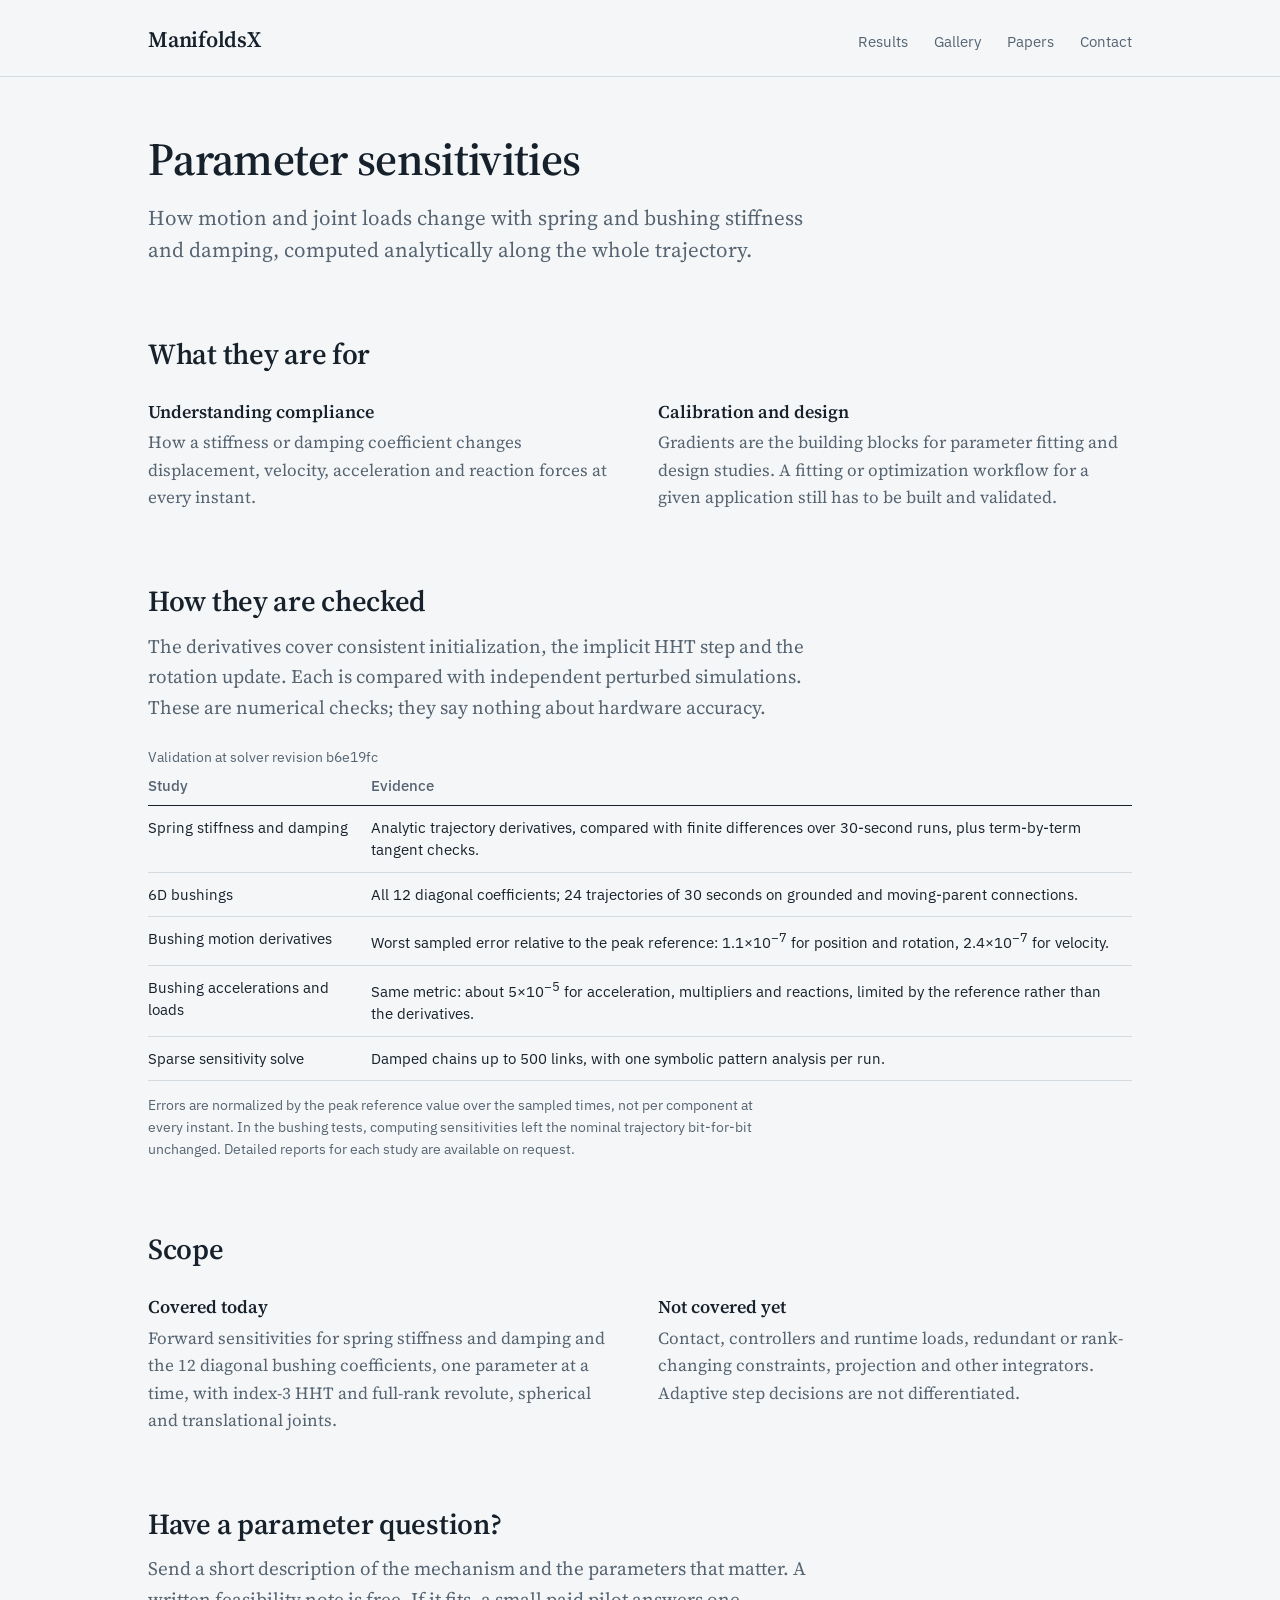
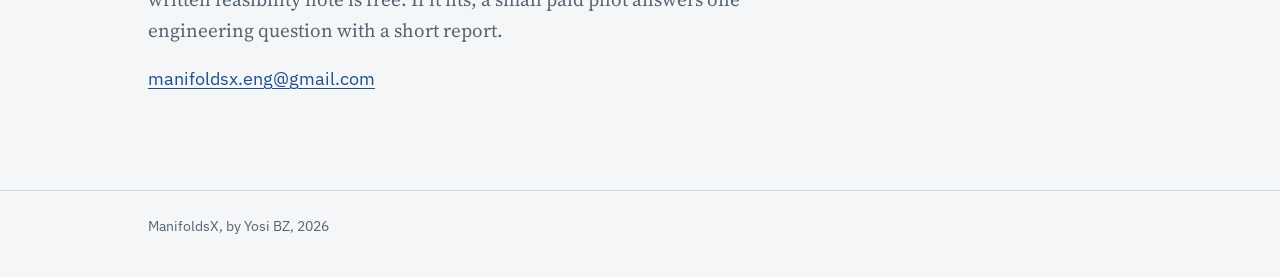
==== differentiable-dynamics/index.html @ 4b03b4e9 "Put the quiet report-style site live; remove the public download and launch plan Re-applies the rede" ====
<!DOCTYPE html>
<html lang="en">
<head>
<meta charset="utf-8">
<meta name="viewport" content="width=device-width, initial-scale=1">
<title>Parameter sensitivities – ManifoldsX</title>
<meta name="description" content="Analytic trajectory sensitivities for spring and bushing parameters in ManifoldsX: what they are for, how they are checked and what they cover.">
<meta name="author" content="Yosi BZ">
<link rel="canonical" href="https://manifoldsx.github.io/differentiable-dynamics/">
<meta property="og:type" content="website">
<meta property="og:site_name" content="ManifoldsX">
<meta property="og:title" content="Parameter sensitivities – ManifoldsX">
<meta property="og:description" content="Analytic trajectory sensitivities for spring and bushing parameters in ManifoldsX: what they are for, how they are checked and what they cover.">
<meta property="og:url" content="https://manifoldsx.github.io/differentiable-dynamics/">
<meta name="twitter:card" content="summary">
<link rel="preload" href="../assets/fonts/source-serif-4.woff2" as="font" type="font/woff2" crossorigin>
<link rel="stylesheet" href="../assets/site.css">
</head>
<body>

<header class="site-header">
  <div class="wrap">
    <a class="brand" href="../">ManifoldsX</a>
    <nav class="site-nav" aria-label="Main">
      <a href="../#results">Results</a>
      <a href="../examples/">Gallery</a>
      <a href="../papers/">Papers</a>
      <a href="#contact">Contact</a>
    </nav>
  </div>
</header>

<main class="wrap">

  <section class="page-head">
    <h1>Parameter sensitivities</h1>
    <p class="lead">How motion and joint loads change with spring and bushing stiffness and damping, computed analytically along the whole trajectory.</p>
  </section>

  <section class="section">
    <h2>What they are for</h2>
    <div class="notes">
      <div><h3>Understanding compliance</h3><p>How a stiffness or damping coefficient changes displacement, velocity, acceleration and reaction forces at every instant.</p></div>
      <div><h3>Calibration and design</h3><p>Gradients are the building blocks for parameter fitting and design studies. A fitting or optimization workflow for a given application still has to be built and validated.</p></div>
    </div>
  </section>

  <section class="section" id="evidence">
    <h2>How they are checked</h2>
    <p>The derivatives cover consistent initialization, the implicit HHT step and the rotation update. Each is compared with independent perturbed simulations. These are numerical checks; they say nothing about hardware accuracy.</p>
    <div class="table-wrap">
      <table class="data">
        <caption>Validation at solver revision b6e19fc</caption>
        <thead><tr><th scope="col">Study</th><th scope="col">Evidence</th></tr></thead>
        <tbody>
          <tr><td>Spring stiffness and damping</td><td>Analytic trajectory derivatives, compared with finite differences over 30-second runs, plus term-by-term tangent checks.</td></tr>
          <tr><td>6D bushings</td><td>All 12 diagonal coefficients; 24 trajectories of 30 seconds on grounded and moving-parent connections.</td></tr>
          <tr><td>Bushing motion derivatives</td><td>Worst sampled error relative to the peak reference: 1.1&times;10<sup>&minus;7</sup> for position and rotation, 2.4&times;10<sup>&minus;7</sup> for velocity.</td></tr>
          <tr><td>Bushing accelerations and loads</td><td>Same metric: about 5&times;10<sup>&minus;5</sup> for acceleration, multipliers and reactions, limited by the reference rather than the derivatives.</td></tr>
          <tr><td>Sparse sensitivity solve</td><td>Damped chains up to 500 links, with one symbolic pattern analysis per run.</td></tr>
        </tbody>
      </table>
    </div>
    <p class="note">Errors are normalized by the peak reference value over the sampled times, not per component at every instant. In the bushing tests, computing sensitivities left the nominal trajectory bit-for-bit unchanged. Detailed reports for each study are available on request.</p>
  </section>

  <section class="section">
    <h2>Scope</h2>
    <div class="notes">
      <div><h3>Covered today</h3><p>Forward sensitivities for spring stiffness and damping and the 12 diagonal bushing coefficients, one parameter at a time, with index-3 HHT and full-rank revolute, spherical and translational joints.</p></div>
      <div><h3>Not covered yet</h3><p>Contact, controllers and runtime loads, redundant or rank-changing constraints, projection and other integrators. Adaptive step decisions are not differentiated.</p></div>
    </div>
  </section>

  <section class="section contact" id="contact">
    <h2>Have a parameter question?</h2>
    <p>Send a short description of the mechanism and the parameters that matter. A written feasibility note is free. If it fits, a small paid pilot answers one engineering question with a short report.</p>
    <a class="email" href="mailto:manifoldsx.eng@gmail.com?subject=ManifoldsX%20sensitivities">manifoldsx.eng@gmail.com</a>
  </section>

</main>

<footer class="site-footer">
  <div class="wrap">
    <span>ManifoldsX, by Yosi BZ, 2026</span>
  </div>
</footer>

</body>
</html>
---- assets/site.css ----
/* ManifoldsX site styles. One file for every page. */

@font-face{font-family:"Source Serif 4";src:url("fonts/source-serif-4.woff2") format("woff2");font-weight:200 900;font-style:normal;font-display:swap}
@font-face{font-family:"Source Serif 4";src:url("fonts/source-serif-4-italic.woff2") format("woff2");font-weight:200 900;font-style:italic;font-display:swap}
@font-face{font-family:"IBM Plex Sans";src:url("fonts/ibm-plex-sans-400.woff2") format("woff2");font-weight:400;font-display:swap}
@font-face{font-family:"IBM Plex Sans";src:url("fonts/ibm-plex-sans-500.woff2") format("woff2");font-weight:500;font-display:swap}
@font-face{font-family:"IBM Plex Sans";src:url("fonts/ibm-plex-sans-600.woff2") format("woff2");font-weight:600;font-display:swap}

:root{
  --paper:#F4F6F7;     /* cool drafting white */
  --ink:#17212B;       /* blue-black ink */
  --muted:#566472;     /* secondary text */
  --rule:#D3DAE0;      /* lines, borders */
  --accent:#1E4F8C;    /* drawing-ink blue: links, the one button */
  --accent-wash:#E4EBF3;
  --serif:"Source Serif 4",Georgia,serif;
  --sans:"IBM Plex Sans",system-ui,sans-serif;
  --measure:66ch;
  --wide:1040px;
}

*,*::before,*::after{box-sizing:border-box;margin:0;padding:0}
html{-webkit-text-size-adjust:100%}
body{background:var(--paper);color:var(--ink);font-family:var(--serif);font-size:19px;line-height:1.62;font-optical-sizing:auto;-webkit-font-smoothing:antialiased}
img,video{display:block;max-width:100%}
a{color:var(--accent);text-decoration-thickness:1px;text-underline-offset:3px}
a:hover{text-decoration-thickness:2px}
:focus-visible{outline:2px solid var(--accent);outline-offset:3px;border-radius:2px}

.wrap{max-width:var(--wide);margin:0 auto;padding:0 28px}

/* Header and footer */
.site-header{border-bottom:1px solid var(--rule)}
.site-header .wrap{display:flex;align-items:baseline;justify-content:space-between;gap:24px;padding-top:22px;padding-bottom:18px;flex-wrap:wrap}
.brand{font-family:var(--serif);font-size:22px;font-weight:600;letter-spacing:-.01em;color:var(--ink);text-decoration:none}
.site-nav{display:flex;gap:26px;flex-wrap:wrap;font-family:var(--sans);font-size:15px}
.site-nav a{color:var(--muted);text-decoration:none}
.site-nav a:hover,.site-nav a[aria-current="page"]{color:var(--ink)}
.site-nav a[aria-current="page"]{text-decoration:underline;text-underline-offset:6px}
.site-footer{border-top:1px solid var(--rule);margin-top:96px}
.site-footer .wrap{padding-top:24px;padding-bottom:40px;font-family:var(--sans);font-size:14px;color:var(--muted);display:flex;justify-content:space-between;gap:16px;flex-wrap:wrap}
.site-footer a{color:var(--muted)}

/* Type scale (1.25 ratio from 19px) */
h1{font-size:clamp(32px,4.6vw,46px);line-height:1.12;font-weight:600;letter-spacing:-.015em;max-width:27ch}
h2{font-size:29px;line-height:1.2;font-weight:600;letter-spacing:-.01em;margin-bottom:12px}
h3{font-size:20px;line-height:1.3;font-weight:600}
p{max-width:var(--measure)}
p+p{margin-top:14px}
.lead{font-size:21px;line-height:1.5;color:var(--muted);margin-top:18px}
.small,figcaption{font-family:var(--sans);font-size:14px;line-height:1.5;color:var(--muted)}

/* Sections */
.section{padding-top:72px}
.section > p:first-of-type{color:var(--muted)}
.hero{padding-top:64px}
.actions{display:flex;gap:24px;align-items:center;flex-wrap:wrap;margin-top:28px;font-family:var(--sans);font-size:16px}
.button{display:inline-block;background:var(--accent);color:#fff;text-decoration:none;font-weight:500;padding:11px 20px;border-radius:4px}
.button:hover{background:#173f71}

/* The one bold element: the mechanism itself */
.figure{margin-top:48px}
.figure video{width:100%;aspect-ratio:16/9;background:#0c1218;border-radius:6px}
.figure figcaption{margin-top:10px;max-width:var(--measure)}

/* Results table */
.results{width:100%;border-collapse:collapse;margin-top:28px;font-family:var(--sans);font-size:16px;line-height:1.5}
.results th{text-align:left;font-weight:500;color:var(--muted);padding:0 20px 10px 0;border-bottom:1px solid var(--ink)}
.results td{vertical-align:top;padding:16px 20px 16px 0;border-bottom:1px solid var(--rule)}
.results td:first-child{font-family:var(--serif);font-size:18px;font-weight:600;width:26%}
.results td:nth-child(2){color:var(--muted);width:20%}
.results td:last-child{padding-right:0;white-space:nowrap}

/* Applications: three short columns, no boxes */
.areas{display:grid;grid-template-columns:repeat(3,1fr);gap:36px;margin-top:28px}
.areas p{font-size:17px;color:var(--muted);margin-top:6px}

/* Contact */
.contact{margin-top:0}
.contact .email{font-family:var(--sans);font-size:18px;margin-top:18px;display:inline-block}

@media (max-width:760px){
  body{font-size:18px}
  .wrap{padding:0 20px}
  .site-nav{gap:18px;font-size:15px}
  .hero{padding-top:40px}
  .section{padding-top:56px}
  .areas{grid-template-columns:1fr;gap:22px}
  .results thead{display:none}
  .results,.results tbody,.results tr,.results td{display:block;width:auto}
  .results tr{border-bottom:1px solid var(--rule);padding:14px 0}
  .results td{border:0;padding:2px 0}
  .results td:first-child{width:auto}
  .results td:nth-child(2){width:auto}
  .results td:nth-child(2)::before{content:"Reference: "}
}
@media (prefers-reduced-motion:reduce){*{scroll-behavior:auto!important}}
.visually-hidden{position:absolute;width:1px;height:1px;overflow:hidden;clip:rect(0 0 0 0);white-space:nowrap}

/* ---------- Inner pages ---------- */
.page-head{padding-top:56px}
.page-head .meta{font-family:var(--sans);font-size:15px;color:var(--muted);margin-bottom:12px}
.links{display:flex;gap:22px;flex-wrap:wrap;margin-top:16px;font-family:var(--sans);font-size:16px}
.links .button{font-size:16px}

/* A case: heading, text, video, two short notes */
.case{padding-top:72px}
.case + .case{border-top:1px solid var(--rule);margin-top:72px}
.case figure{margin-top:24px}
.case video{width:100%;aspect-ratio:16/9;background:#0c1218;border-radius:6px}
.case figcaption{margin-top:10px}
.notes{display:grid;grid-template-columns:1fr 1fr;gap:36px;margin-top:28px}
.notes h3{font-size:18px}
.notes p{font-size:17px;color:var(--muted);margin-top:6px}

/* Generic data table */
.table-wrap{overflow-x:auto;margin-top:24px}
table.data{border-collapse:collapse;width:100%;font-family:var(--sans);font-size:15px;line-height:1.45}
table.data caption{text-align:left;caption-side:top;color:var(--muted);font-size:14px;padding-bottom:8px}
table.data th{text-align:left;font-weight:500;color:var(--muted);padding:0 18px 8px 0;border-bottom:1px solid var(--ink);vertical-align:bottom}
table.data td{padding:11px 18px 11px 0;border-bottom:1px solid var(--rule);vertical-align:top}
table.data td.num,table.data th.num{text-align:right;font-variant-numeric:tabular-nums;white-space:nowrap}
table.data tr.own td:first-child{font-weight:600}
.note{font-family:var(--sans);font-size:14px;line-height:1.55;color:var(--muted);margin-top:14px;max-width:80ch}

/* Method: definition list in two columns */
.method{display:grid;grid-template-columns:1fr 1fr;gap:8px 44px;margin-top:20px}
.method dt{font-family:var(--sans);font-weight:500;font-size:15px;margin-top:16px}
.method dd{font-size:17px;color:var(--muted)}
.limits{margin-top:16px;padding-left:1.1em;max-width:var(--measure)}
.limits li+li{margin-top:12px}
.aside{margin-top:28px;padding-left:18px;border-left:2px solid var(--rule);max-width:var(--measure)}
.aside h3{font-size:17px}
.aside p{font-size:16px;color:var(--muted);margin-top:4px}
.aside h3+p+h3{margin-top:16px}

/* Offer: three steps, a real sequence */
.steps{display:grid;grid-template-columns:repeat(3,1fr);gap:32px;margin-top:24px;counter-reset:step}
.steps > div{border-top:2px solid var(--ink);padding-top:14px}
.steps .when{font-family:var(--sans);font-size:14px;color:var(--muted)}
.steps h3{margin-top:4px}
.steps p{font-size:17px;margin-top:6px}
.steps p.bound{font-size:15px;color:var(--muted)}

/* Chart */
.chart{margin-top:28px;position:relative}
.chart .scroll svg{width:100%;height:auto;min-width:620px;display:block}
.chart .scroll{overflow-x:auto}
.chart .grid line{stroke:var(--rule);stroke-width:1}
.chart text{font-family:var(--sans);font-size:13px;fill:var(--muted)}
.chart text.axl{fill:var(--ink);font-size:13px}
.chart text.lab{fill:var(--ink);font-size:12.5px}
.legend{display:flex;gap:22px;flex-wrap:wrap;font-family:var(--sans);font-size:14px;color:var(--muted);margin-bottom:10px}
.legend span{display:inline-flex;align-items:center;gap:8px}
.tip{position:absolute;pointer-events:none;background:#fff;border:1px solid var(--rule);padding:8px 10px;font-family:var(--sans);font-size:13px;line-height:1.45;border-radius:4px;max-width:240px;box-shadow:0 2px 8px rgba(23,33,43,.08)}

/* Papers list */
.paper{display:grid;grid-template-columns:1.2fr 1fr;gap:36px;align-items:start;padding:36px 0;border-bottom:1px solid var(--rule)}
.paper:first-of-type{margin-top:28px;border-top:1px solid var(--rule)}
.paper .meta{font-family:var(--sans);font-size:14px;color:var(--muted)}
.paper h2{font-size:25px;margin:6px 0 8px}
.paper h2 a{color:var(--ink);text-decoration:none}
.paper h2 a:hover{text-decoration:underline}
.paper img{border-radius:6px;width:100%;height:auto}

@media (max-width:760px){
  .notes,.method,.steps,.paper{grid-template-columns:1fr;gap:18px}
  .case{padding-top:52px}
  .case + .case{margin-top:52px}
  .page-head{padding-top:40px}
}
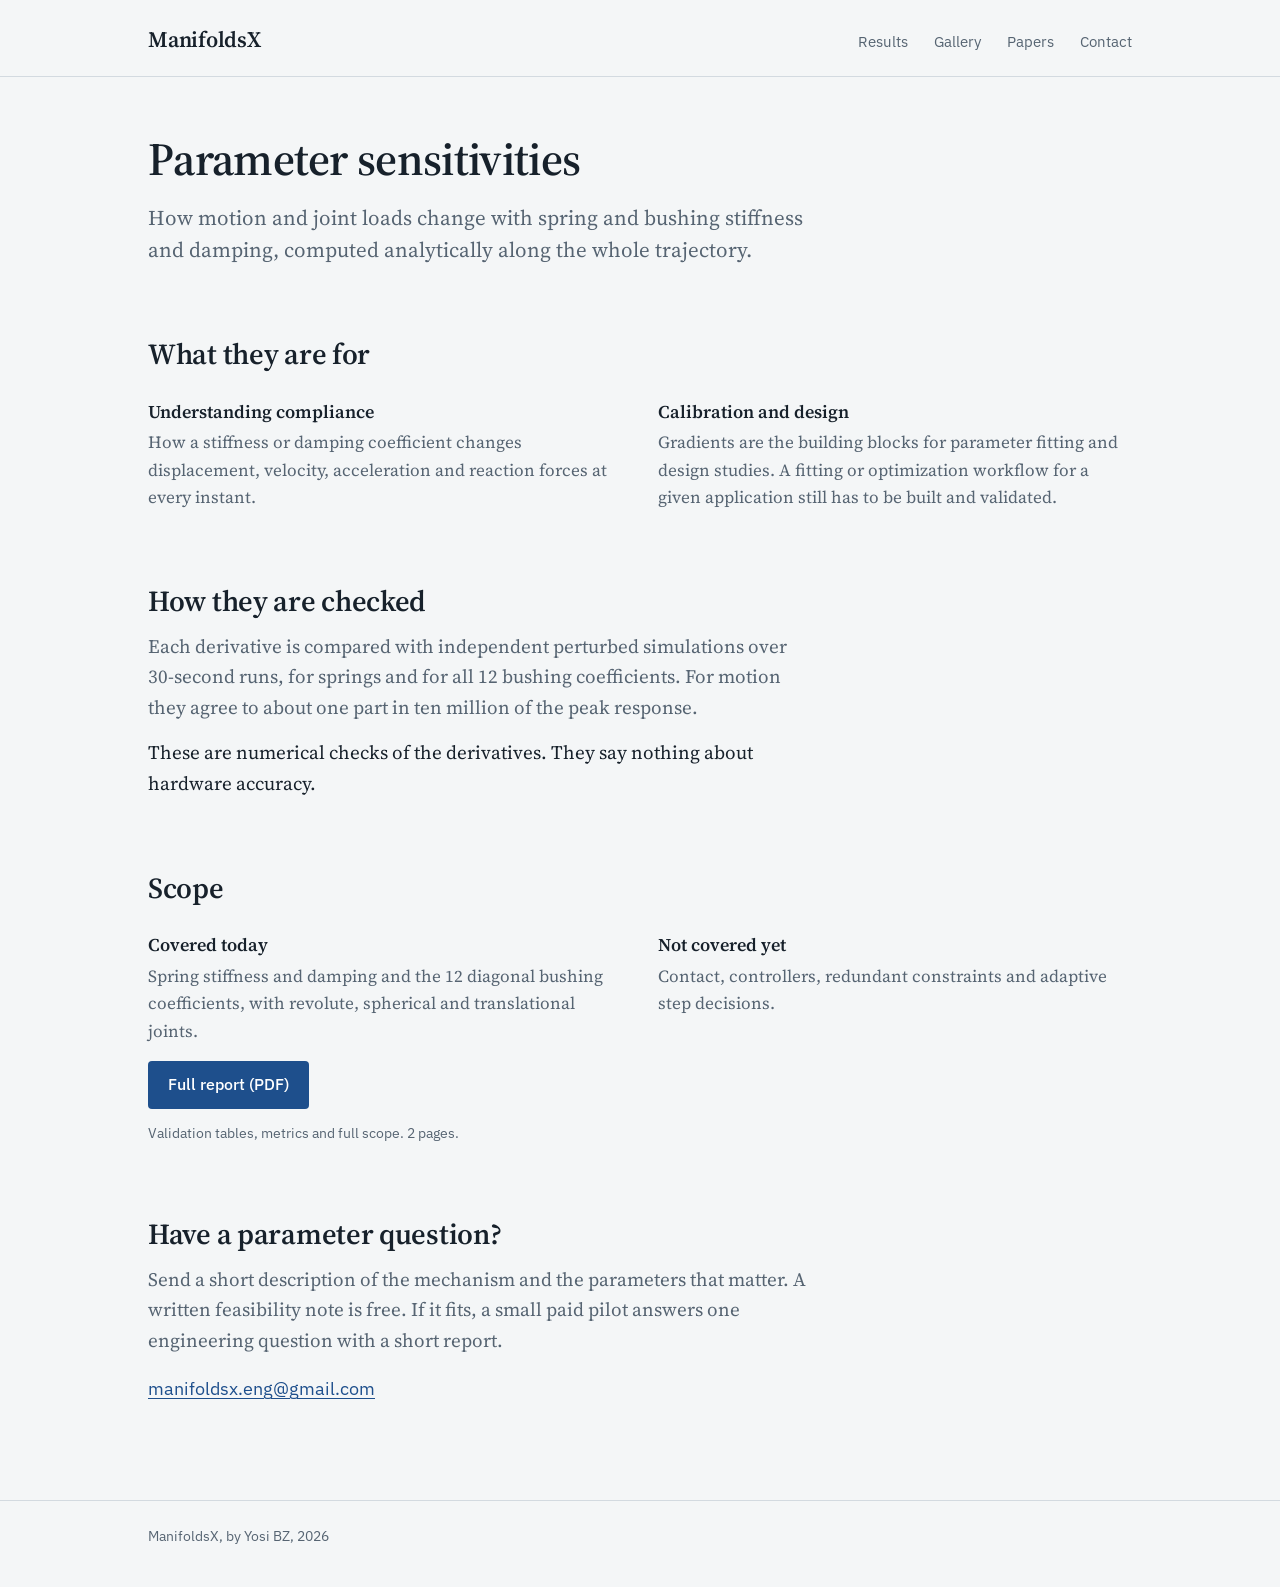
==== commit 197d72a3: "Move detailed results into PDF reports; keep the pages high-level - Stewart benchmark: chart, tables" ====
--- a/differentiable-dynamics/index.html
+++ b/differentiable-dynamics/index.html
@@ -47,32 +47,21 @@
 
   <section class="section" id="evidence">
     <h2>How they are checked</h2>
-    <p>The derivatives cover consistent initialization, the implicit HHT step and the rotation update. Each is compared with independent perturbed simulations. These are numerical checks; they say nothing about hardware accuracy.</p>
-    <div class="table-wrap">
-      <table class="data">
-        <caption>Validation at solver revision b6e19fc</caption>
-        <thead><tr><th scope="col">Study</th><th scope="col">Evidence</th></tr></thead>
-        <tbody>
-          <tr><td>Spring stiffness and damping</td><td>Analytic trajectory derivatives, compared with finite differences over 30-second runs, plus term-by-term tangent checks.</td></tr>
-          <tr><td>6D bushings</td><td>All 12 diagonal coefficients; 24 trajectories of 30 seconds on grounded and moving-parent connections.</td></tr>
-          <tr><td>Bushing motion derivatives</td><td>Worst sampled error relative to the peak reference: 1.1&times;10<sup>&minus;7</sup> for position and rotation, 2.4&times;10<sup>&minus;7</sup> for velocity.</td></tr>
-          <tr><td>Bushing accelerations and loads</td><td>Same metric: about 5&times;10<sup>&minus;5</sup> for acceleration, multipliers and reactions, limited by the reference rather than the derivatives.</td></tr>
-          <tr><td>Sparse sensitivity solve</td><td>Damped chains up to 500 links, with one symbolic pattern analysis per run.</td></tr>
-        </tbody>
-      </table>
-    </div>
-    <p class="note">Errors are normalized by the peak reference value over the sampled times, not per component at every instant. In the bushing tests, computing sensitivities left the nominal trajectory bit-for-bit unchanged. Detailed reports for each study are available on request.</p>
+    <p>Each derivative is compared with independent perturbed simulations over 30-second runs, for springs and for all 12 bushing coefficients. For motion they agree to about one part in ten million of the peak response.</p>
+    <p>These are numerical checks of the derivatives. They say nothing about hardware accuracy.</p>
   </section>
 
   <section class="section">
     <h2>Scope</h2>
     <div class="notes">
-      <div><h3>Covered today</h3><p>Forward sensitivities for spring stiffness and damping and the 12 diagonal bushing coefficients, one parameter at a time, with index-3 HHT and full-rank revolute, spherical and translational joints.</p></div>
-      <div><h3>Not covered yet</h3><p>Contact, controllers and runtime loads, redundant or rank-changing constraints, projection and other integrators. Adaptive step decisions are not differentiated.</p></div>
+      <div><h3>Covered today</h3><p>Spring stiffness and damping and the 12 diagonal bushing coefficients, with revolute, spherical and translational joints.</p></div>
+      <div><h3>Not covered yet</h3><p>Contact, controllers, redundant constraints and adaptive step decisions.</p></div>
     </div>
+    <div class="links"><a class="button" href="ManifoldsX_Parameter_Sensitivities.pdf">Full report (PDF)</a></div>
+    <p class="note">Validation tables, metrics and full scope. 2 pages.</p>
   </section>
 
-  <section class="section contact" id="contact">
+<section class="section contact" id="contact">
     <h2>Have a parameter question?</h2>
     <p>Send a short description of the mechanism and the parameters that matter. A written feasibility note is free. If it fits, a small paid pilot answers one engineering question with a short report.</p>
     <a class="email" href="mailto:manifoldsx.eng@gmail.com?subject=ManifoldsX%20sensitivities">manifoldsx.eng@gmail.com</a>
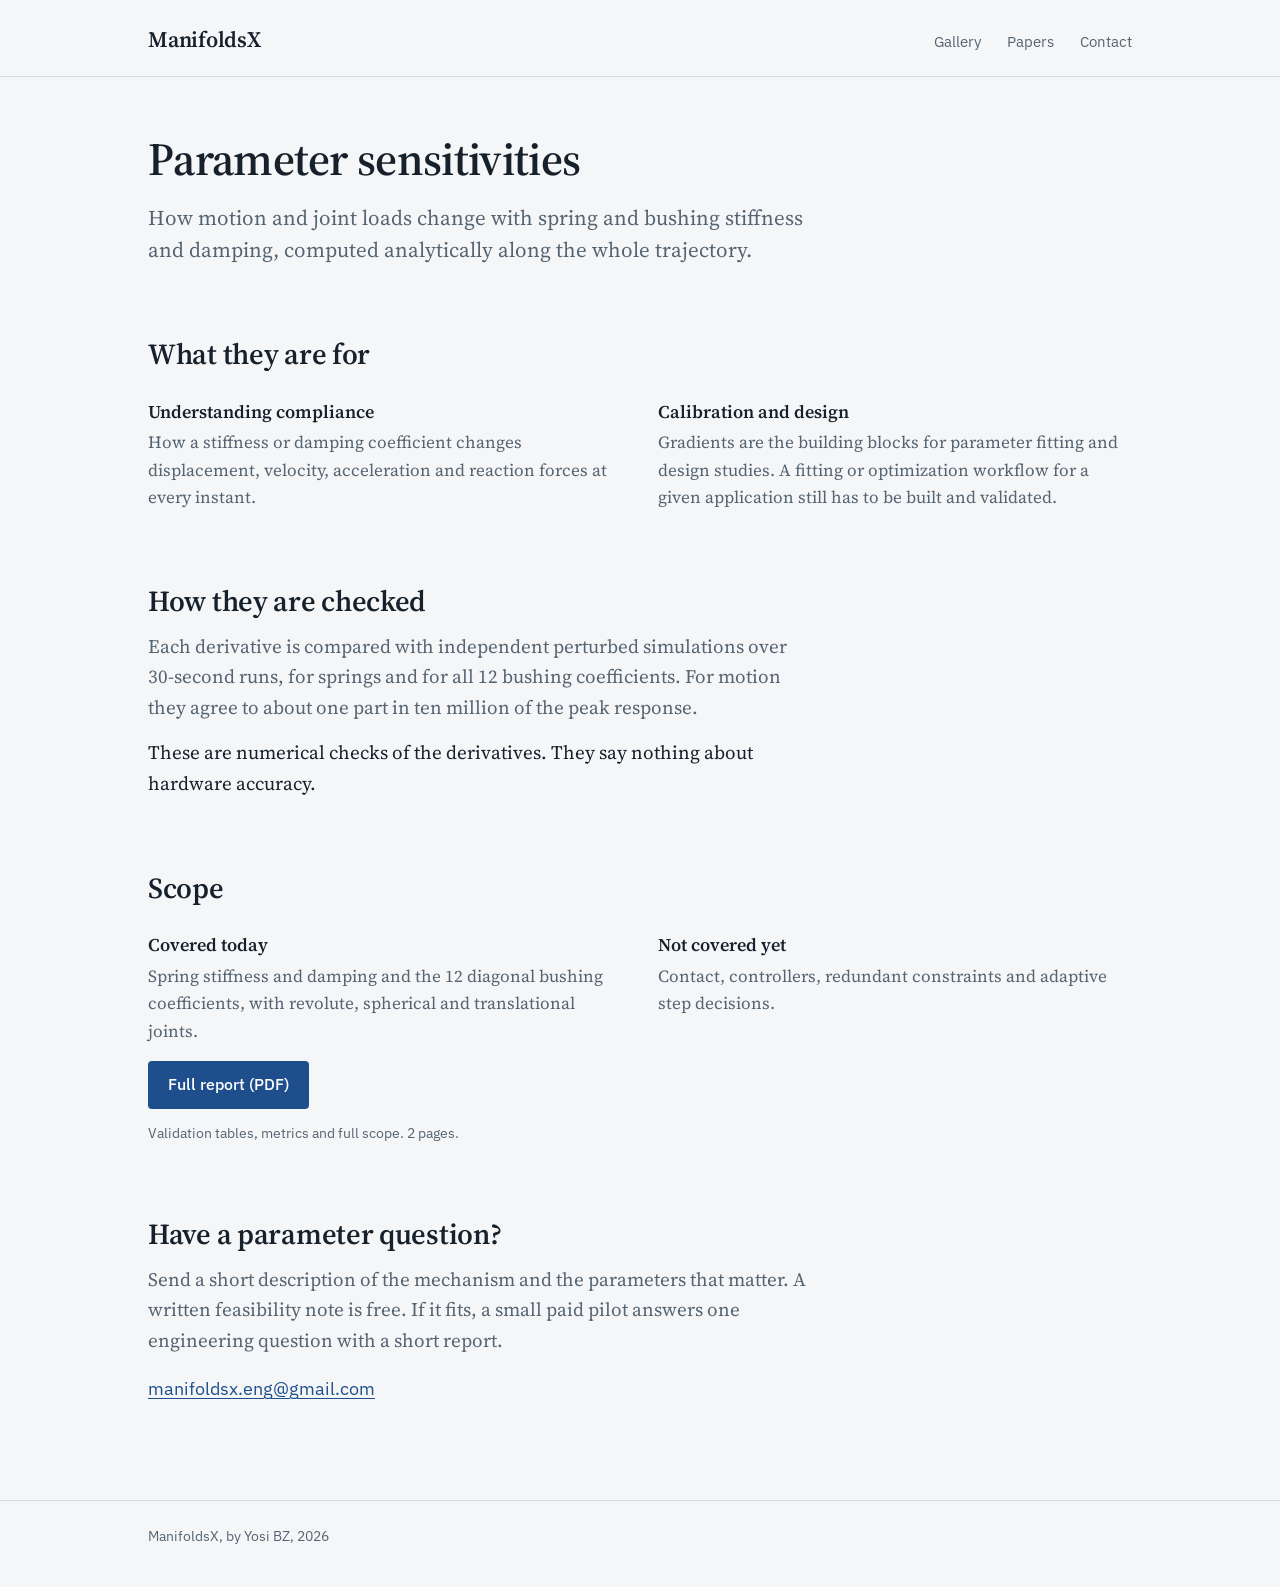
==== commit a743d3f1: "Homepage: animation first, one short message; results table moves to Papers - Hero: 'Simulation for " ====
--- a/differentiable-dynamics/index.html
+++ b/differentiable-dynamics/index.html
@@ -22,7 +22,6 @@
   <div class="wrap">
     <a class="brand" href="../">ManifoldsX</a>
     <nav class="site-nav" aria-label="Main">
-      <a href="../#results">Results</a>
       <a href="../examples/">Gallery</a>
       <a href="../papers/">Papers</a>
       <a href="#contact">Contact</a>
--- a/assets/site.css
+++ b/assets/site.css
@@ -169,3 +169,13 @@
   .case + .case{margin-top:52px}
   .page-head{padding-top:40px}
 }
+
+/* ---------- Home reel ---------- */
+.reel{margin-top:44px}
+.clip{display:block;color:var(--ink);text-decoration:none}
+.clip video{width:100%;aspect-ratio:16/9;object-fit:cover;background:#0c1218;border-radius:6px;display:block}
+.clip span{display:block;font-family:var(--sans);font-size:15px;color:var(--muted);margin-top:8px}
+.clip:hover span{color:var(--ink)}
+.reel .grid{display:grid;grid-template-columns:repeat(3,1fr);gap:28px 20px;margin-top:28px}
+.reel .more{margin-top:28px;font-family:var(--sans);font-size:16px}
+@media (max-width:760px){.reel .grid{grid-template-columns:1fr;gap:22px}}
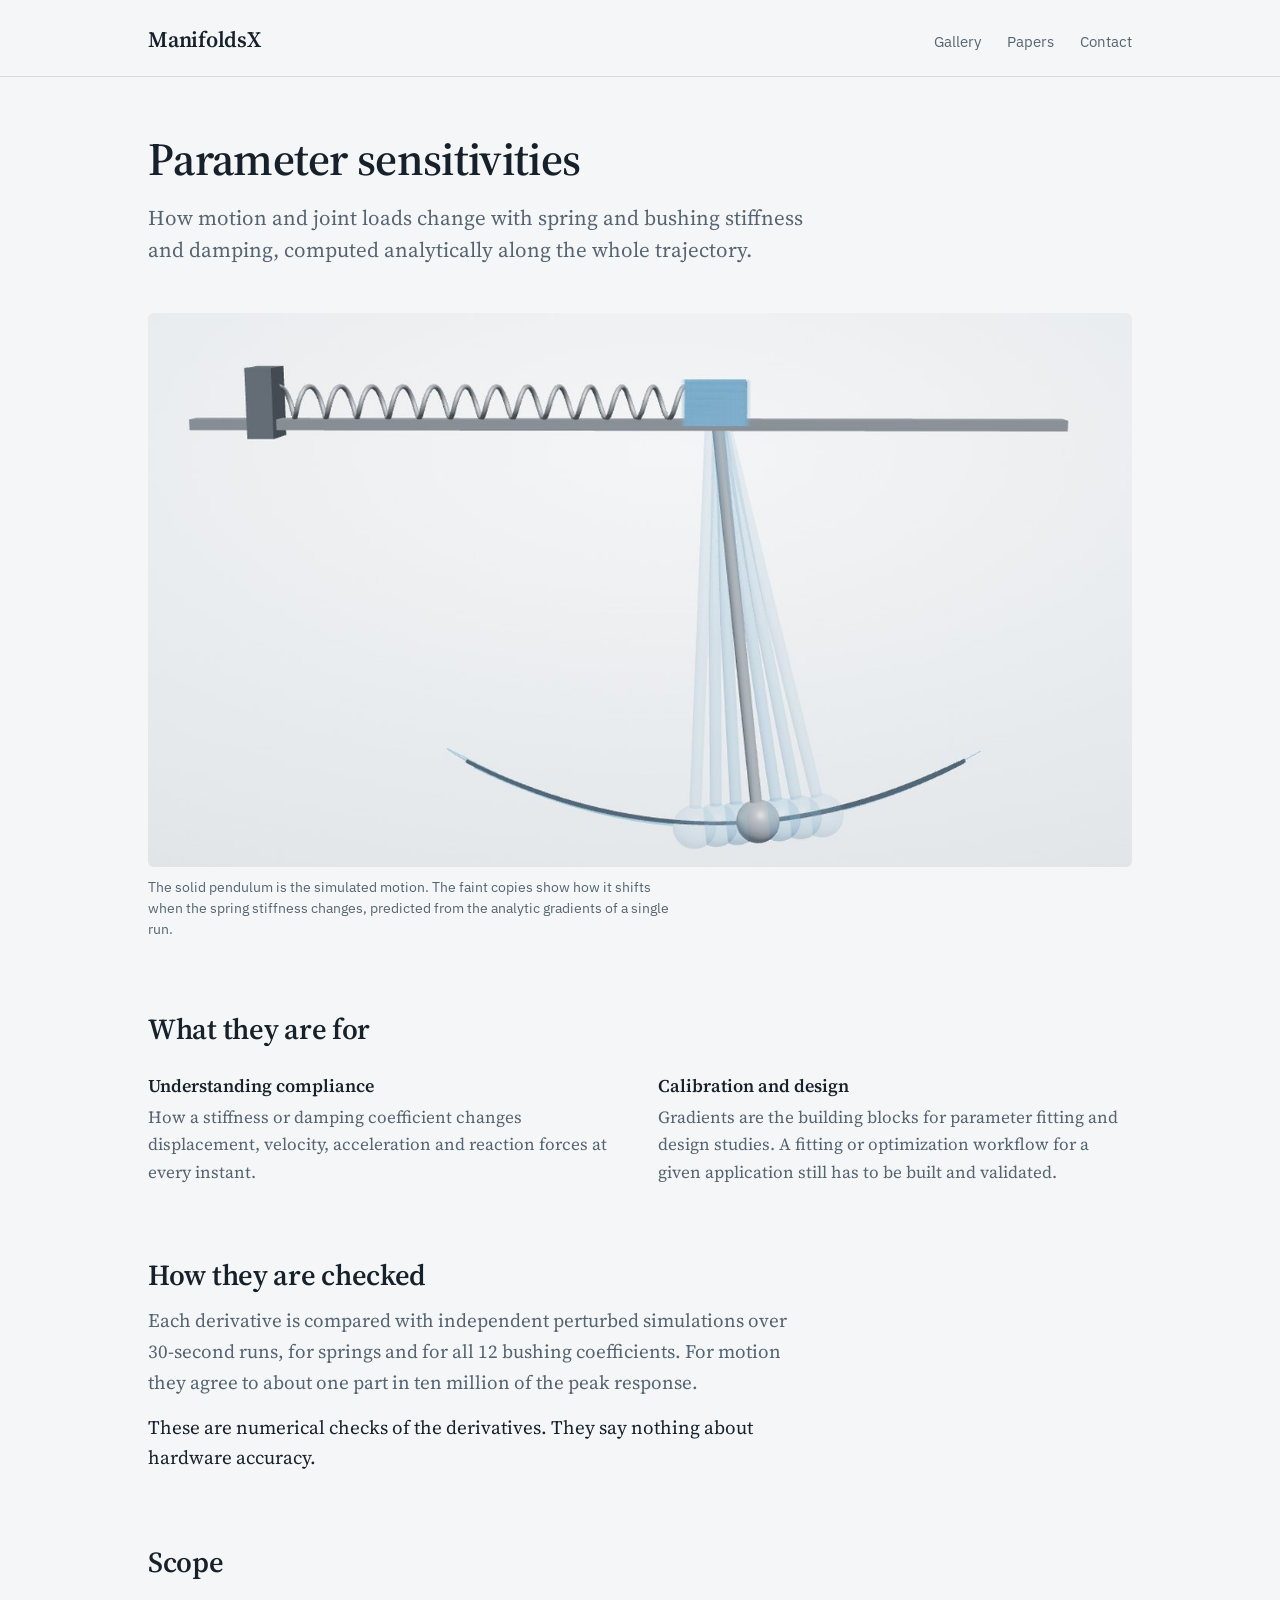
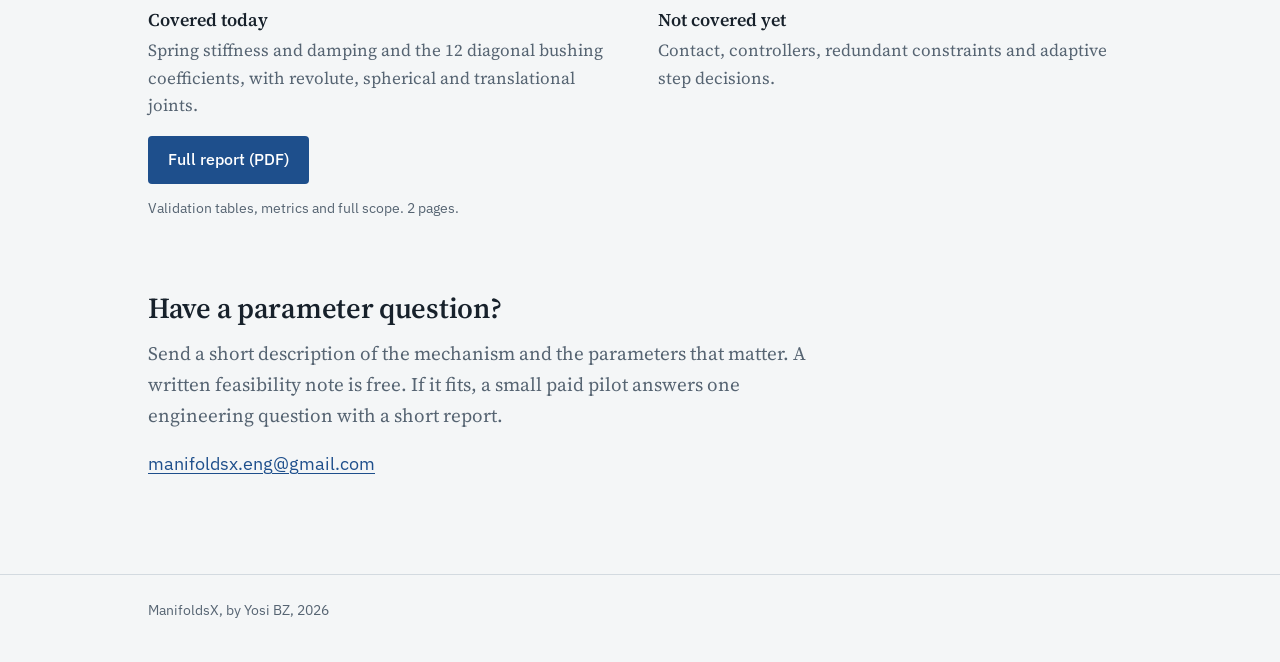
==== commit c576d723: "Papers: a graphic for every study - Ten-case study: rendered montage of the ten mechanisms - Rotatio" ====
--- a/differentiable-dynamics/index.html
+++ b/differentiable-dynamics/index.html
@@ -35,6 +35,11 @@
     <h1>Parameter sensitivities</h1>
     <p class="lead">How motion and joint loads change with spring and bushing stiffness and damping, computed analytically along the whole trajectory.</p>
   </section>
+
+  <figure class="figure">
+    <img src="../papers/media/sensitivities.jpg" alt="Slider and pendulum on a spring, with faint copies showing how the swing shifts as the spring stiffness changes" width="1280" height="720" style="width:100%;height:auto;border-radius:6px">
+    <figcaption>The solid pendulum is the simulated motion. The faint copies show how it shifts when the spring stiffness changes, predicted from the analytic gradients of a single run.</figcaption>
+  </figure>
 
   <section class="section">
     <h2>What they are for</h2>
--- a/assets/site.css
+++ b/assets/site.css
@@ -179,3 +179,9 @@
 .reel .grid{display:grid;grid-template-columns:repeat(3,1fr);gap:28px 20px;margin-top:28px}
 .reel .more{margin-top:28px;font-family:var(--sans);font-size:16px}
 @media (max-width:760px){.reel .grid{grid-template-columns:1fr;gap:22px}}
+
+.reel .lead-msg{margin-top:22px;max-width:var(--measure)}
+.reel .lead-msg h2{font-size:24px;margin-bottom:6px}
+.reel .lead-msg p{font-size:19px;color:var(--muted)}
+.clip span.msg{font-family:var(--serif);font-size:17px;color:var(--muted);margin-top:10px}
+.clip span.msg b{display:block;font-size:20px;color:var(--ink);font-weight:600;margin-bottom:2px}
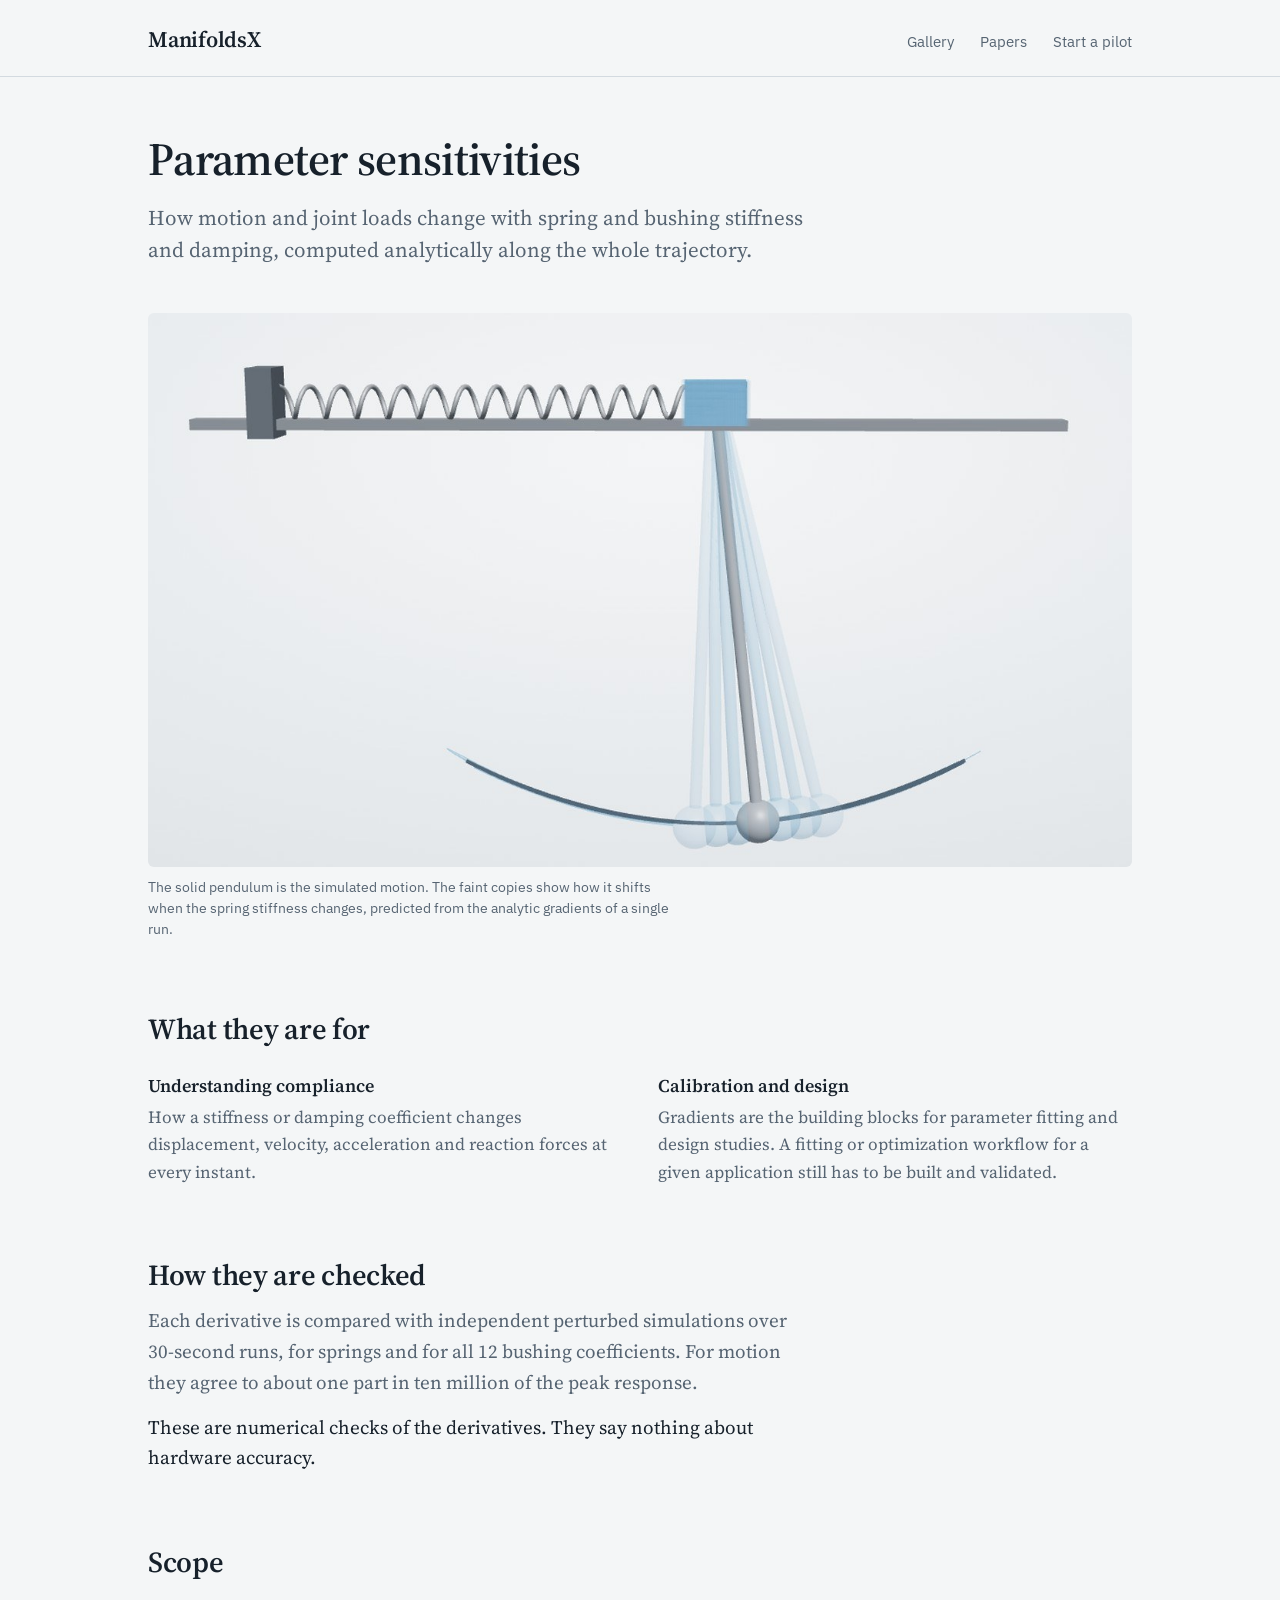
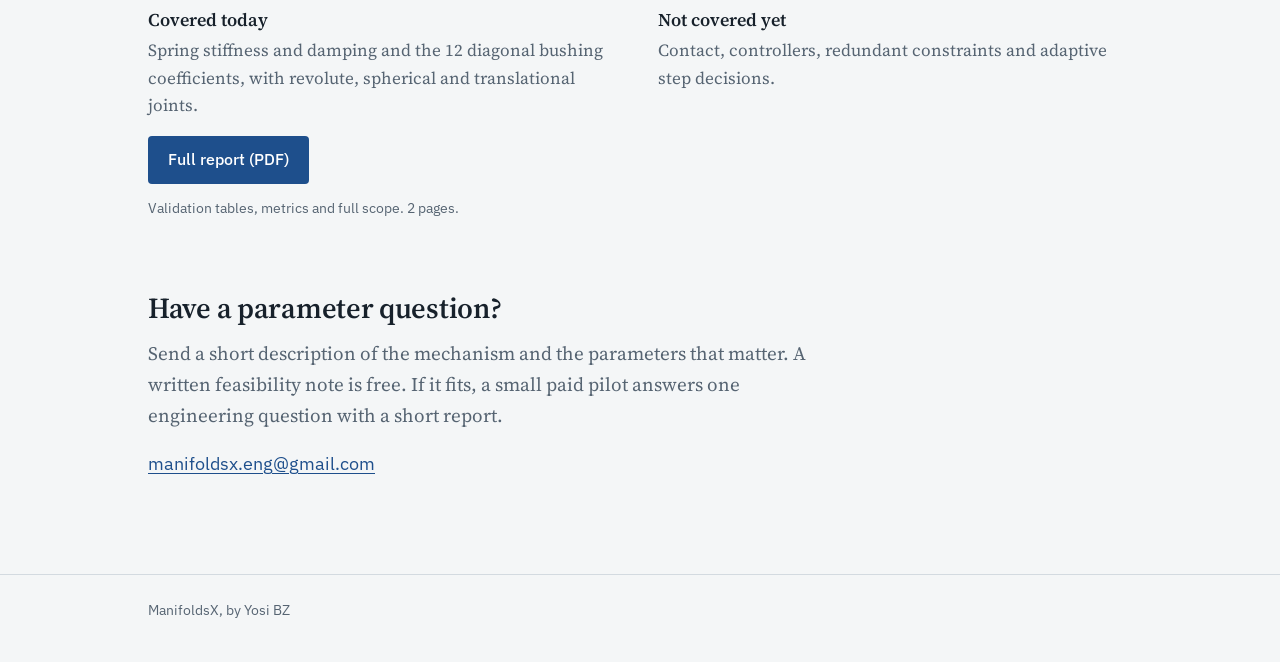
==== commit 466b49fb: "Gallery: group simulations by engineering need Coordinated motion, flexible interaction, accurate lo" ====
--- a/differentiable-dynamics/index.html
+++ b/differentiable-dynamics/index.html
@@ -24,7 +24,7 @@
     <nav class="site-nav" aria-label="Main">
       <a href="../examples/">Gallery</a>
       <a href="../papers/">Papers</a>
-      <a href="#contact">Contact</a>
+      <a href="../#pilot">Start a pilot</a>
     </nav>
   </div>
 </header>
@@ -75,7 +75,7 @@
 
 <footer class="site-footer">
   <div class="wrap">
-    <span>ManifoldsX, by Yosi BZ, 2026</span>
+    <span>ManifoldsX, by Yosi BZ</span>
   </div>
 </footer>
 
--- a/assets/site.css
+++ b/assets/site.css
@@ -185,3 +185,57 @@
 .reel .lead-msg p{font-size:19px;color:var(--muted)}
 .clip span.msg{font-family:var(--serif);font-size:17px;color:var(--muted);margin-top:10px}
 .clip span.msg b{display:block;font-size:20px;color:var(--ink);font-weight:600;margin-bottom:2px}
+
+/* ---------- Home: product page ---------- */
+.eyebrow{font-family:var(--sans);font-size:14px;letter-spacing:.06em;text-transform:uppercase;color:var(--muted);margin-bottom:10px}
+.hero .lead{max-width:62ch}
+.hero .actions a:not(.button){font-family:var(--sans)}
+.needs{display:grid;grid-template-columns:repeat(3,1fr);gap:28px;margin-top:44px}
+.needs > div{border-top:2px solid var(--ink);padding-top:12px}
+.needs h3{font-size:19px}
+.needs p{font-size:16px;line-height:1.55;color:var(--muted);margin-top:6px}
+.reel .caption{font-family:var(--sans);font-size:15px;line-height:1.55;color:var(--muted);margin-top:10px;max-width:var(--measure)}
+.reel .caption b{color:var(--ink);font-weight:500}
+.proof{display:grid;grid-template-columns:1.1fr 1fr;gap:32px;align-items:start;margin-top:32px}
+.proof h3{font-size:22px}
+.facts{display:grid;grid-template-columns:auto 1fr;gap:6px 18px;margin-top:12px;font-family:var(--sans);font-size:15px;line-height:1.5}
+.facts dt{color:var(--muted)}
+.facts dd{color:var(--ink)}
+.proof .links{margin-top:16px;font-size:15px}
+.sens{margin-top:64px;border-top:1px solid var(--rule);padding-top:40px}
+.sens h3{font-size:22px}
+.sens > p{margin-top:8px;color:var(--muted);font-size:18px}
+.sens-ctrl{display:flex;align-items:center;gap:16px;flex-wrap:wrap;margin:22px 0 14px;font-family:var(--sans);font-size:15px}
+.sens-ctrl input[type=range]{width:min(360px,100%);accent-color:var(--accent)}
+.sens-ctrl output{font-variant-numeric:tabular-nums;color:var(--ink);font-weight:500;min-width:13ch}
+.sens .chart{margin-top:6px}
+#senschart .scroll svg{min-width:0}
+.readout{font-family:var(--sans);font-size:16px;color:var(--ink);margin-top:10px}
+.sens .small{margin-top:10px;max-width:var(--measure)}
+.also{margin-top:48px;font-family:var(--sans);font-size:16px;color:var(--muted)}
+.steps .when{text-transform:none}
+.pilot .actions{margin-top:32px}
+.pilot .email{font-family:var(--sans);font-size:16px}
+.more-sims{margin-top:56px;font-family:var(--sans);font-size:16px}
+@media (max-width:760px){
+  .needs,.proof{grid-template-columns:1fr;gap:20px}
+  .needs{margin-top:32px}
+  .sens{margin-top:48px}
+}
+
+/* ---------- Gallery grouped by need ---------- */
+.toc{display:flex;flex-wrap:wrap;gap:10px 22px;margin-top:22px;font-family:var(--sans);font-size:16px}
+.need-group{padding-top:88px}
+.need-group > .eyebrow{margin-bottom:6px}
+.need-group > h2{font-size:34px}
+.need-group > .lead{margin-top:8px}
+.need-group .case:first-of-type{padding-top:48px}
+.case-title{font-size:25px;line-height:1.25}
+.case > p{margin-top:8px}
+.pairfig .row{display:grid;grid-template-columns:38% 1fr;gap:18px;align-items:center}
+.pairfig img{width:100%;height:auto;border-radius:6px;background:#fff}
+@media (max-width:760px){
+  .need-group{padding-top:64px}
+  .need-group > h2{font-size:28px}
+  .pairfig .row{grid-template-columns:1fr}
+}
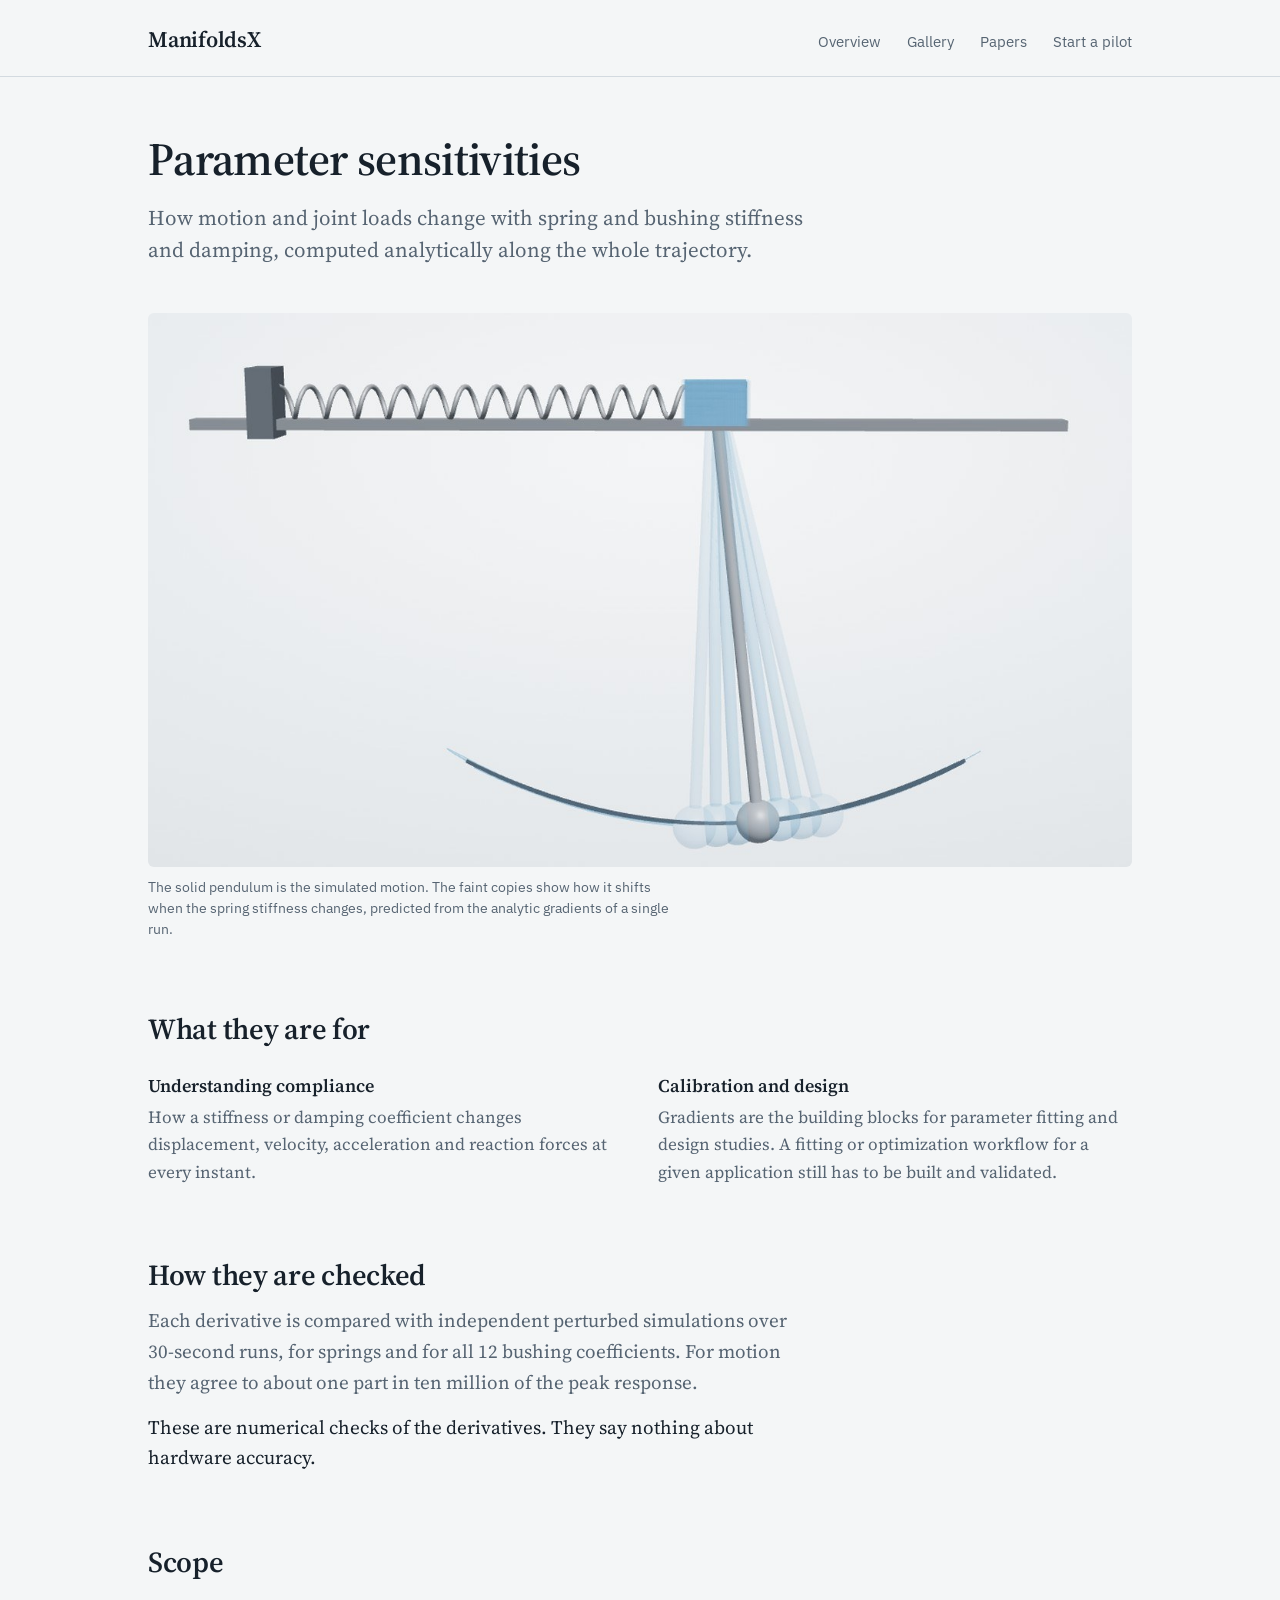
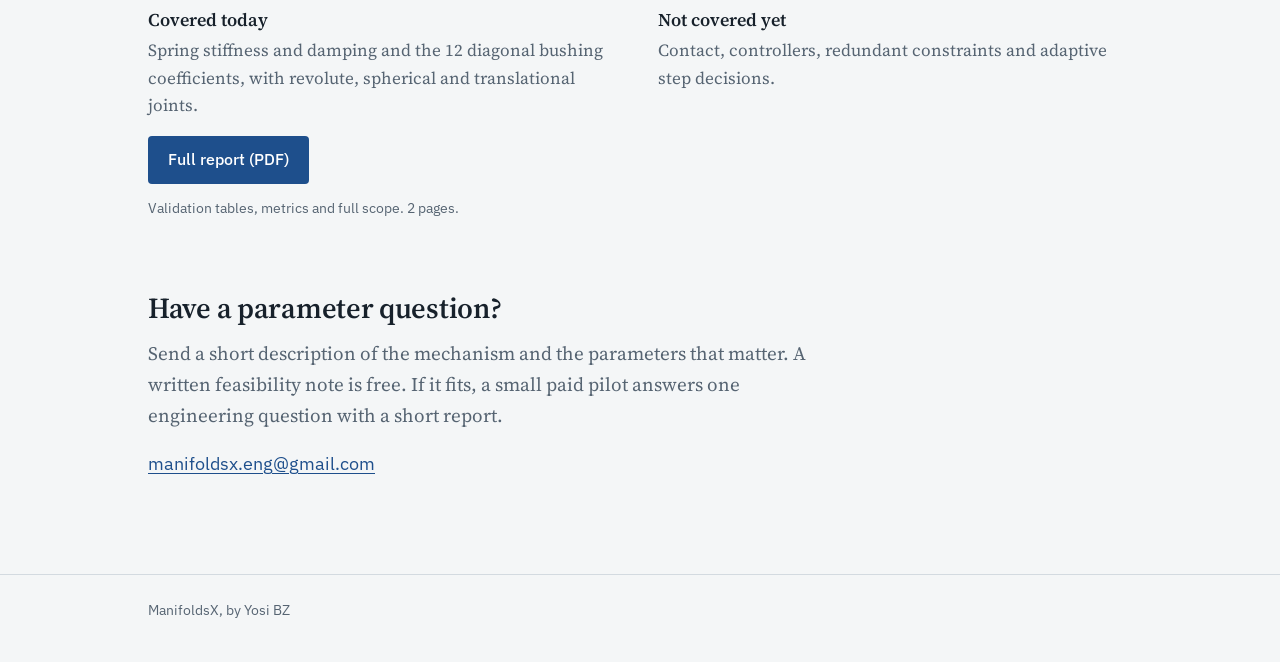
==== commit be0c4c57: "Add an Overview page What ManifoldsX is and how it is built, what a model can contain (element types" ====
--- a/differentiable-dynamics/index.html
+++ b/differentiable-dynamics/index.html
@@ -22,6 +22,7 @@
   <div class="wrap">
     <a class="brand" href="../">ManifoldsX</a>
     <nav class="site-nav" aria-label="Main">
+      <a href="../overview/">Overview</a>
       <a href="../examples/">Gallery</a>
       <a href="../papers/">Papers</a>
       <a href="../#pilot">Start a pilot</a>
--- a/assets/site.css
+++ b/assets/site.css
@@ -239,3 +239,21 @@
   .need-group > h2{font-size:28px}
   .pairfig .row{grid-template-columns:1fr}
 }
+
+/* ---------- Overview ---------- */
+.overview-text{padding-top:28px}
+.overview-text p{font-size:19px}
+.overview-text p:first-of-type{color:var(--ink)}
+.contains{display:grid;grid-template-columns:200px 1fr;gap:0 28px;margin-top:20px;max-width:860px}
+.contains dt,.contains dd{padding:14px 0;border-bottom:1px solid var(--rule)}
+.contains dt{font-family:var(--sans);font-weight:500;font-size:16px}
+.contains dd{font-size:18px;color:var(--muted)}
+.apps{margin-top:18px;columns:2;column-gap:44px;max-width:860px;padding-left:1.1em;font-size:18px}
+.apps li{break-inside:avoid;margin-bottom:10px}
+@media (max-width:760px){
+  .contains{grid-template-columns:1fr}
+  .contains dt{border-bottom:0;padding-bottom:2px}
+  .contains dd{padding-top:0}
+  .apps{columns:1}
+}
+@media (max-width:760px){.site-header .wrap{row-gap:8px}}
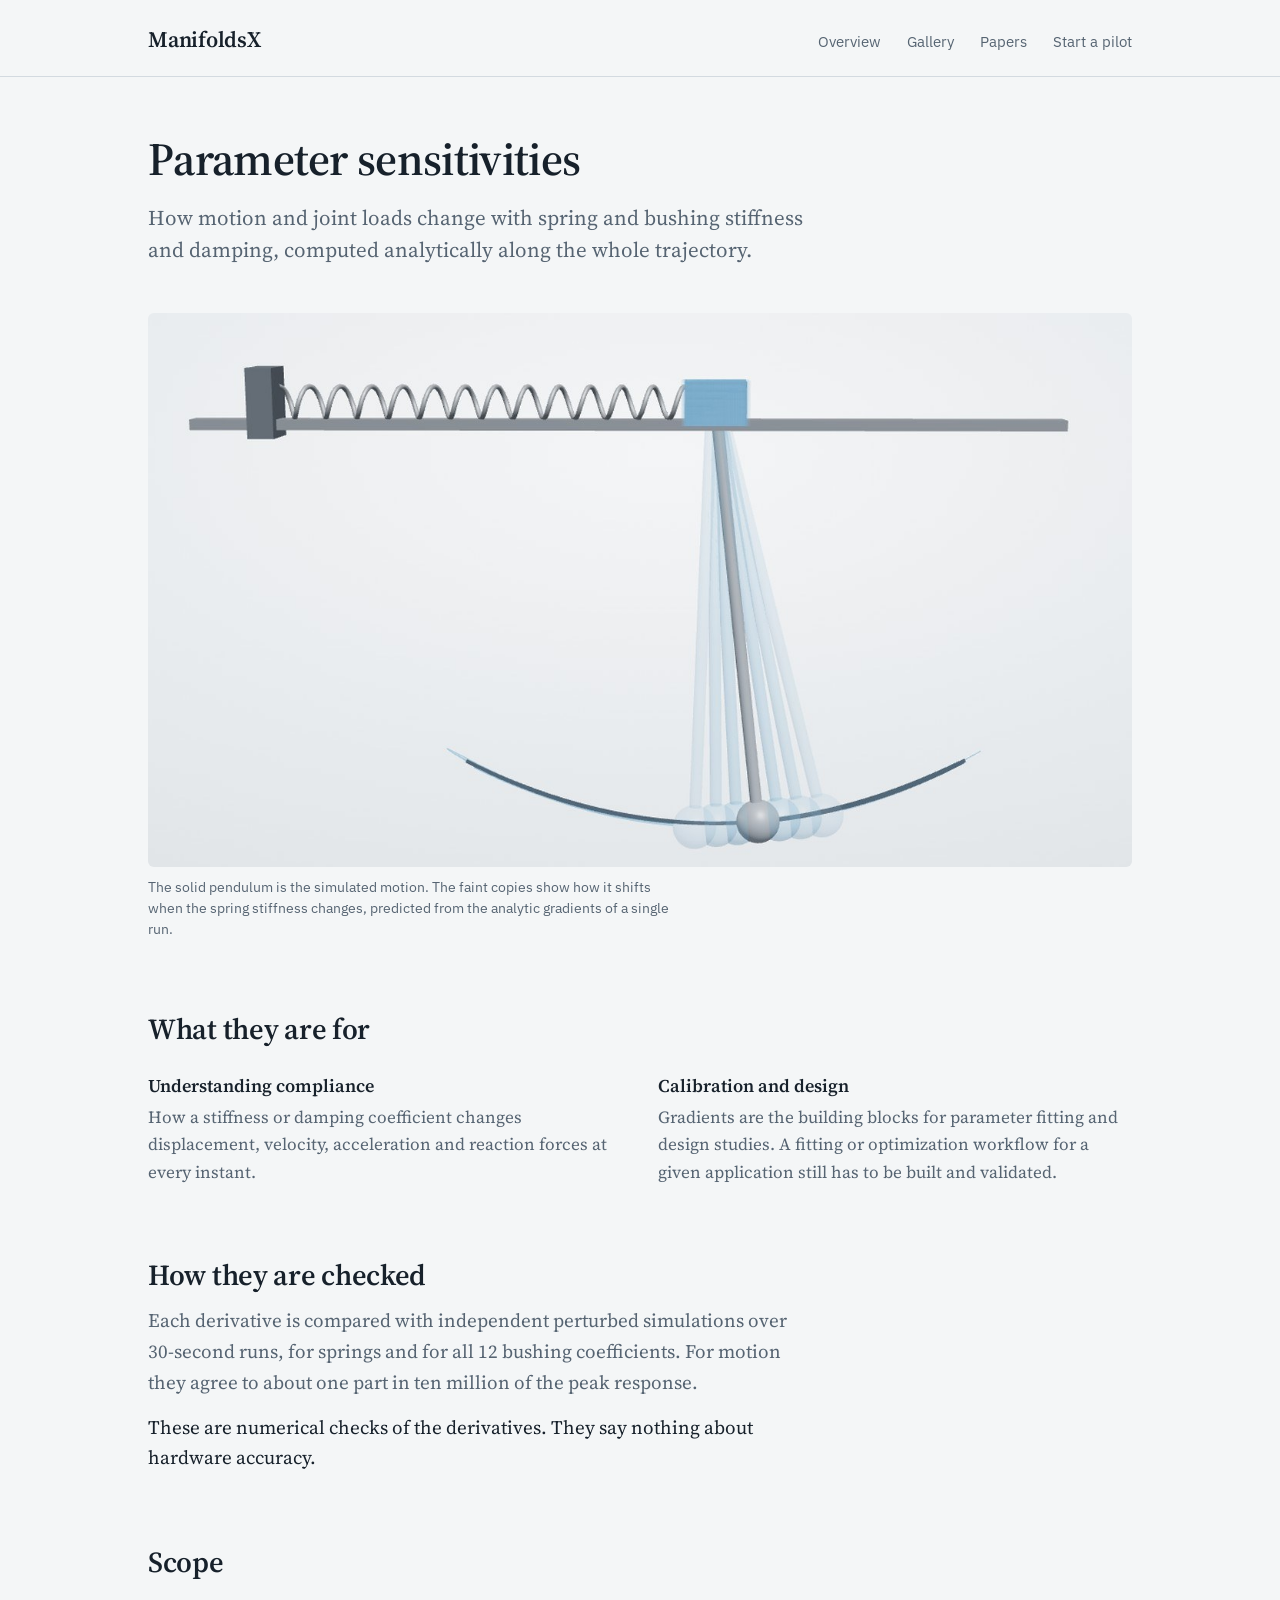
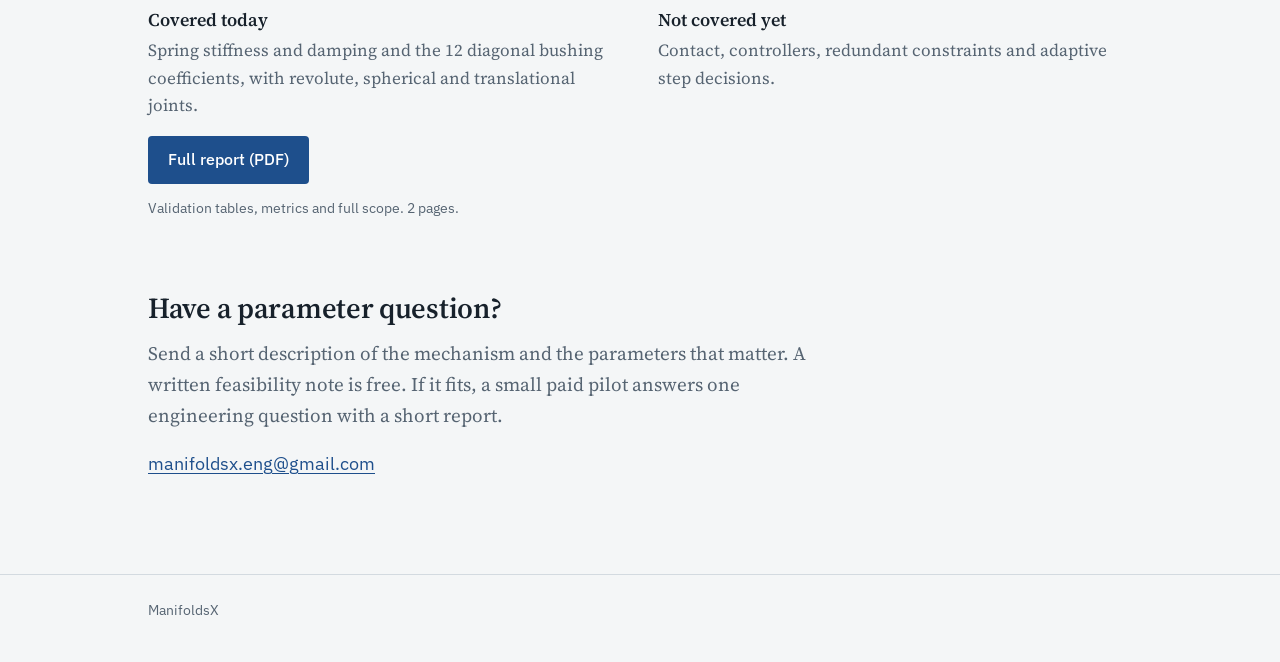
==== commit 55ab4ba0: "Remove personal attribution from website pages" ====
--- a/differentiable-dynamics/index.html
+++ b/differentiable-dynamics/index.html
@@ -5,7 +5,6 @@
 <meta name="viewport" content="width=device-width, initial-scale=1">
 <title>Parameter sensitivities – ManifoldsX</title>
 <meta name="description" content="Analytic trajectory sensitivities for spring and bushing parameters in ManifoldsX: what they are for, how they are checked and what they cover.">
-<meta name="author" content="Yosi BZ">
 <link rel="canonical" href="https://manifoldsx.github.io/differentiable-dynamics/">
 <meta property="og:type" content="website">
 <meta property="og:site_name" content="ManifoldsX">
@@ -76,7 +75,7 @@
 
 <footer class="site-footer">
   <div class="wrap">
-    <span>ManifoldsX, by Yosi BZ</span>
+    <span>ManifoldsX</span>
   </div>
 </footer>
 
--- a/assets/site.css
+++ b/assets/site.css
@@ -239,6 +239,13 @@
   .need-group > h2{font-size:28px}
   .pairfig .row{grid-template-columns:1fr}
 }
+.reel .second{display:grid;grid-template-columns:1.2fr 1fr;gap:28px;align-items:center;margin-top:36px}
+.reel .second .caption{margin-top:0}
+.proof-text{margin-top:28px;max-width:720px}
+.proof-text h3{font-size:22px}
+.also.tight{margin-top:16px}
+@media (max-width:760px){.reel .second{grid-template-columns:1fr;gap:10px}}
+.hero h1{max-width:21em;text-wrap:balance}
 
 /* ---------- Overview ---------- */
 .overview-text{padding-top:28px}
@@ -257,3 +264,8 @@
   .apps{columns:1}
 }
 @media (max-width:760px){.site-header .wrap{row-gap:8px}}
+.calib{margin-top:56px;border-top:1px solid var(--rule);padding-top:36px}
+.calib h3{font-size:22px}
+.calib > p{margin-top:8px;color:var(--muted);font-size:18px}
+.calib .figure{margin-top:20px}
+.calib .figure img{width:100%;height:auto;background:#fff;border-radius:6px;padding:10px 8px}
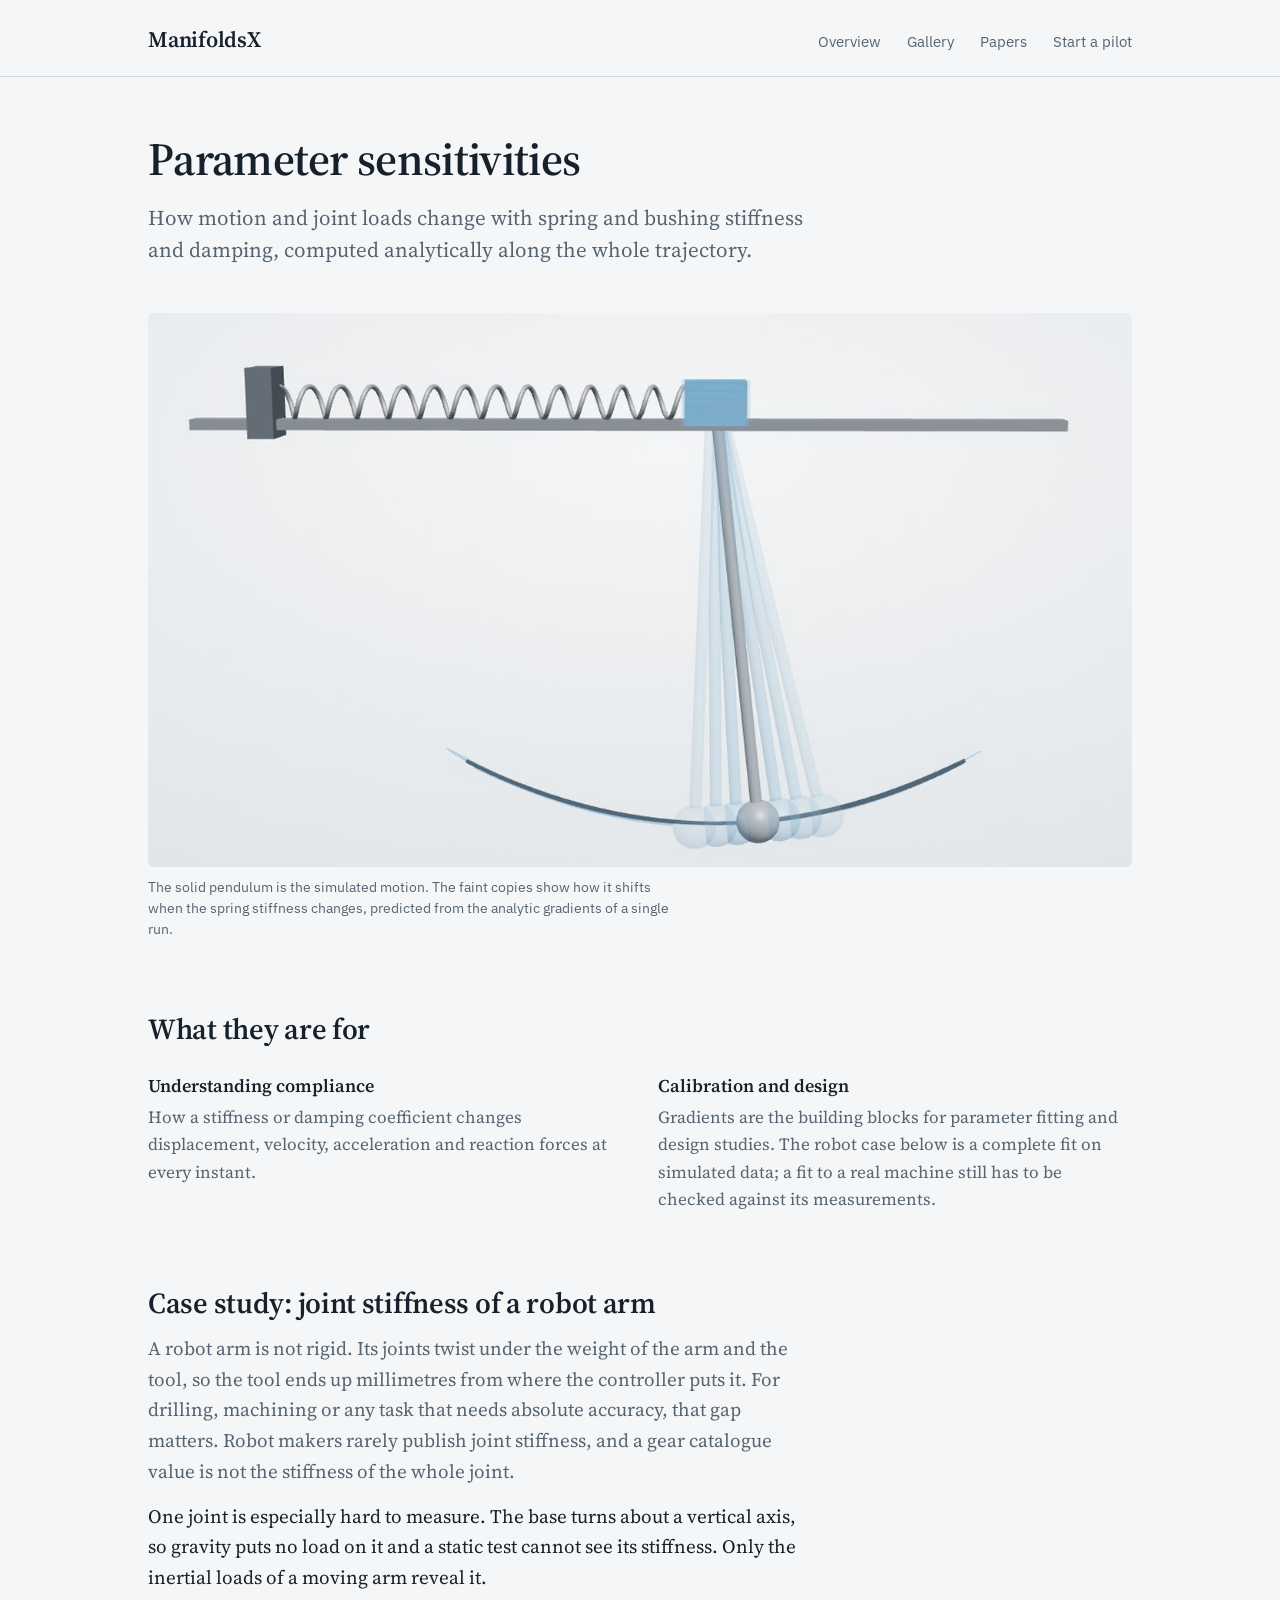
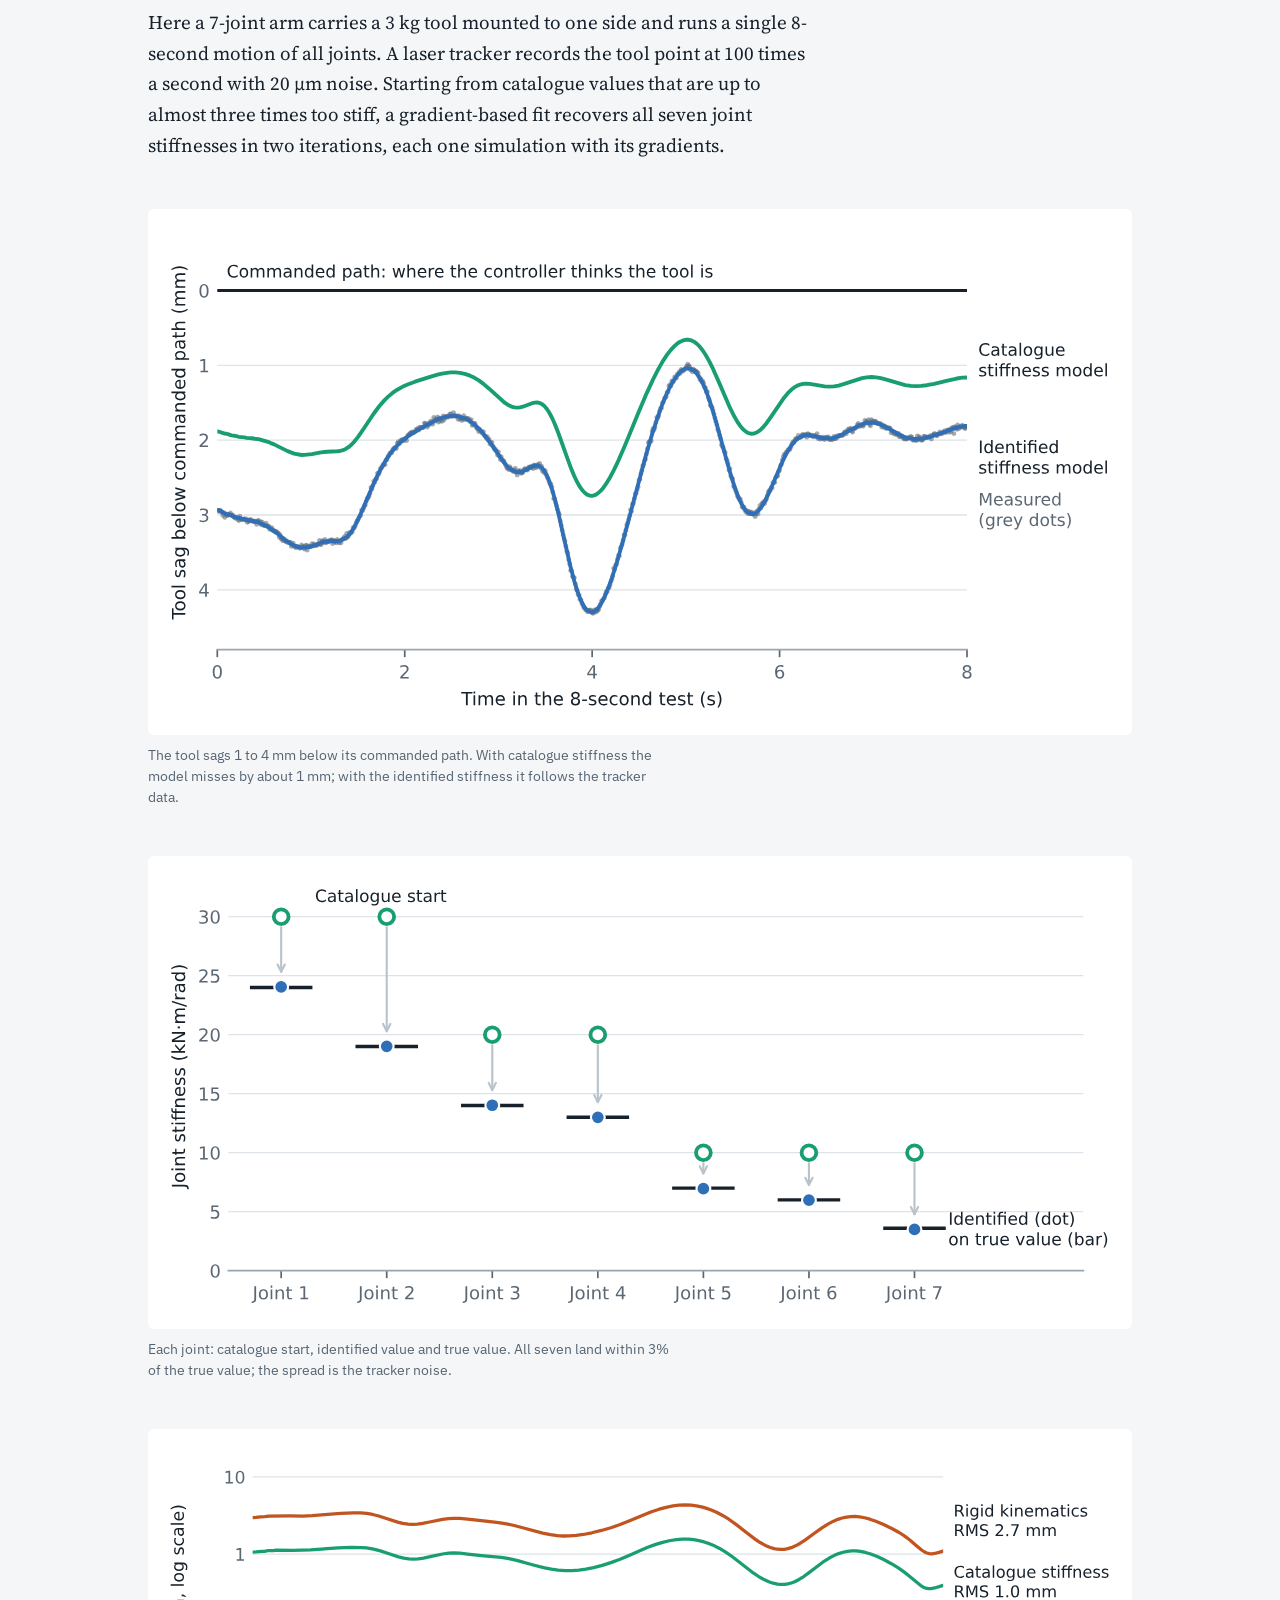
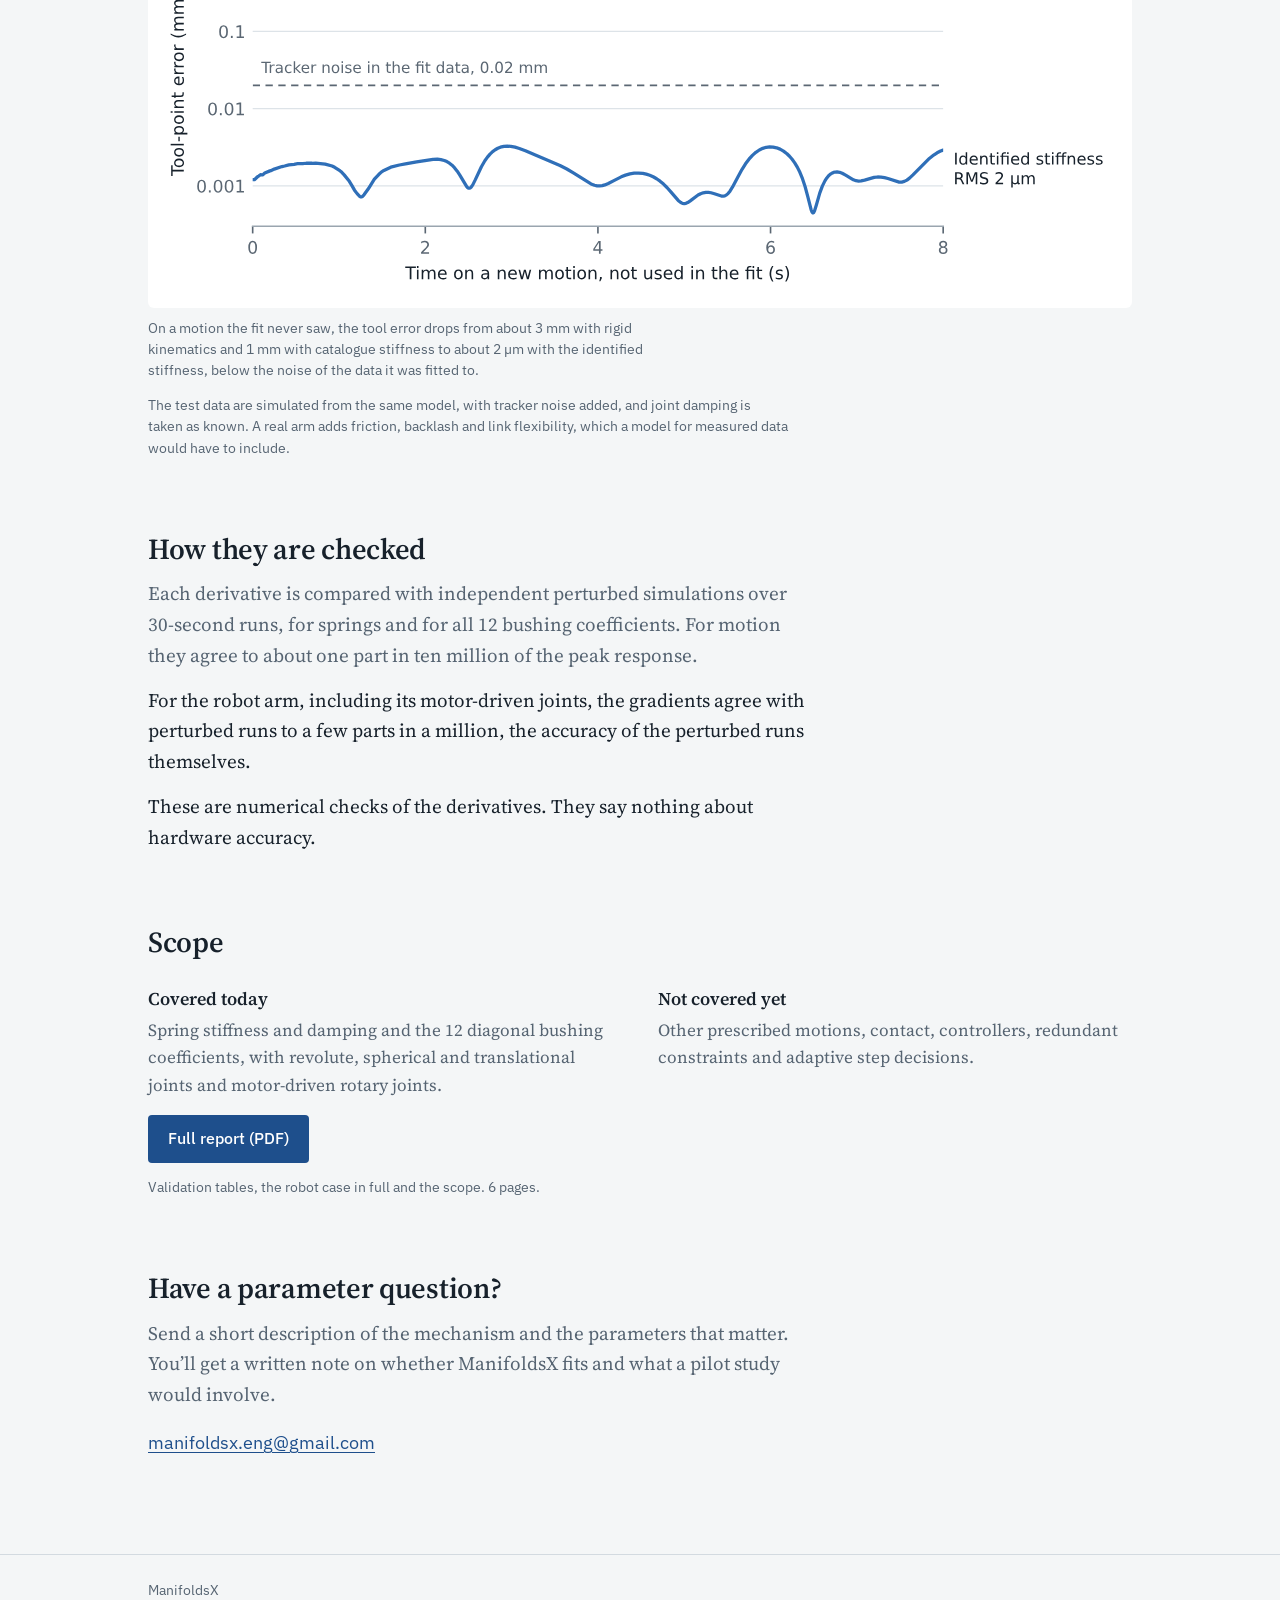
==== commit 8f68a8bf: "Sensitivities: robot joint-stiffness case study, page and report - Page: case study section with the" ====
--- a/differentiable-dynamics/index.html
+++ b/differentiable-dynamics/index.html
@@ -4,12 +4,12 @@
 <meta charset="utf-8">
 <meta name="viewport" content="width=device-width, initial-scale=1">
 <title>Parameter sensitivities – ManifoldsX</title>
-<meta name="description" content="Analytic trajectory sensitivities for spring and bushing parameters in ManifoldsX: what they are for, how they are checked and what they cover.">
+<meta name="description" content="Analytic trajectory sensitivities in ManifoldsX: a robot joint-stiffness case study, how the gradients are checked and what they cover.">
 <link rel="canonical" href="https://manifoldsx.github.io/differentiable-dynamics/">
 <meta property="og:type" content="website">
 <meta property="og:site_name" content="ManifoldsX">
 <meta property="og:title" content="Parameter sensitivities – ManifoldsX">
-<meta property="og:description" content="Analytic trajectory sensitivities for spring and bushing parameters in ManifoldsX: what they are for, how they are checked and what they cover.">
+<meta property="og:description" content="Analytic trajectory sensitivities in ManifoldsX: a robot joint-stiffness case study, how the gradients are checked and what they cover.">
 <meta property="og:url" content="https://manifoldsx.github.io/differentiable-dynamics/">
 <meta name="twitter:card" content="summary">
 <link rel="preload" href="../assets/fonts/source-serif-4.woff2" as="font" type="font/woff2" crossorigin>
@@ -45,29 +45,41 @@
     <h2>What they are for</h2>
     <div class="notes">
       <div><h3>Understanding compliance</h3><p>How a stiffness or damping coefficient changes displacement, velocity, acceleration and reaction forces at every instant.</p></div>
-      <div><h3>Calibration and design</h3><p>Gradients are the building blocks for parameter fitting and design studies. A fitting or optimization workflow for a given application still has to be built and validated.</p></div>
+      <div><h3>Calibration and design</h3><p>Gradients are the building blocks for parameter fitting and design studies. The robot case below is a complete fit on simulated data; a fit to a real machine still has to be checked against its measurements.</p></div>
     </div>
+  </section>
+
+  <section class="section" id="robot">
+    <h2>Case study: joint stiffness of a robot arm</h2>
+    <p>A robot arm is not rigid. Its joints twist under the weight of the arm and the tool, so the tool ends up millimetres from where the controller puts it. For drilling, machining or any task that needs absolute accuracy, that gap matters. Robot makers rarely publish joint stiffness, and a gear catalogue value is not the stiffness of the whole joint.</p>
+    <p>One joint is especially hard to measure. The base turns about a vertical axis, so gravity puts no load on it and a static test cannot see its stiffness. Only the inertial loads of a moving arm reveal it.</p>
+    <p>Here a 7-joint arm carries a 3&nbsp;kg tool mounted to one side and runs a single 8-second motion of all joints. A laser tracker records the tool point at 100 times a second with 20&nbsp;µm noise. Starting from catalogue values that are up to almost three times too stiff, a gradient-based fit recovers all seven joint stiffnesses in two iterations, each one simulation with its gradients.</p>
+    <figure class="figure"><picture><source media="(max-width: 600px)" srcset="../examples/media/robot_stiffness_fit_phone.svg"><img src="../examples/media/robot_stiffness_fit.svg" alt="Tool sag below the commanded path: tracker data, the model with catalogue stiffness and the model with identified stiffness" loading="lazy" style="width:100%;height:auto;background:#fff;border-radius:6px;padding:10px 8px"></picture><figcaption>The tool sags 1 to 4&nbsp;mm below its commanded path. With catalogue stiffness the model misses by about 1&nbsp;mm; with the identified stiffness it follows the tracker data.</figcaption></figure>
+    <figure class="figure"><picture><source media="(max-width: 600px)" srcset="../examples/media/robot_stiffness_joints_phone.svg"><img src="../examples/media/robot_stiffness_joints.svg" alt="Joint stiffness for each of the seven joints: catalogue start, identified value and true value" loading="lazy" style="width:100%;height:auto;background:#fff;border-radius:6px;padding:10px 8px"></picture><figcaption>Each joint: catalogue start, identified value and true value. All seven land within 3% of the true value; the spread is the tracker noise.</figcaption></figure>
+    <figure class="figure"><picture><source media="(max-width: 600px)" srcset="../examples/media/robot_stiffness_validation_phone.svg"><img src="../examples/media/robot_stiffness_validation.svg" alt="Tool-point error on a new motion for rigid kinematics, catalogue stiffness and identified stiffness" loading="lazy" style="width:100%;height:auto;background:#fff;border-radius:6px;padding:10px 8px"></picture><figcaption>On a motion the fit never saw, the tool error drops from about 3&nbsp;mm with rigid kinematics and 1&nbsp;mm with catalogue stiffness to about 2&nbsp;µm with the identified stiffness, below the noise of the data it was fitted to.</figcaption></figure>
+    <p class="note">The test data are simulated from the same model, with tracker noise added, and joint damping is taken as known. A real arm adds friction, backlash and link flexibility, which a model for measured data would have to include.</p>
   </section>
 
   <section class="section" id="evidence">
     <h2>How they are checked</h2>
     <p>Each derivative is compared with independent perturbed simulations over 30-second runs, for springs and for all 12 bushing coefficients. For motion they agree to about one part in ten million of the peak response.</p>
+    <p>For the robot arm, including its motor-driven joints, the gradients agree with perturbed runs to a few parts in a million, the accuracy of the perturbed runs themselves.</p>
     <p>These are numerical checks of the derivatives. They say nothing about hardware accuracy.</p>
   </section>
 
   <section class="section">
     <h2>Scope</h2>
     <div class="notes">
-      <div><h3>Covered today</h3><p>Spring stiffness and damping and the 12 diagonal bushing coefficients, with revolute, spherical and translational joints.</p></div>
-      <div><h3>Not covered yet</h3><p>Contact, controllers, redundant constraints and adaptive step decisions.</p></div>
+      <div><h3>Covered today</h3><p>Spring stiffness and damping and the 12 diagonal bushing coefficients, with revolute, spherical and translational joints and motor-driven rotary joints.</p></div>
+      <div><h3>Not covered yet</h3><p>Other prescribed motions, contact, controllers, redundant constraints and adaptive step decisions.</p></div>
     </div>
     <div class="links"><a class="button" href="ManifoldsX_Parameter_Sensitivities.pdf">Full report (PDF)</a></div>
-    <p class="note">Validation tables, metrics and full scope. 2 pages.</p>
+    <p class="note">Validation tables, the robot case in full and the scope. 6 pages.</p>
   </section>
 
 <section class="section contact" id="contact">
     <h2>Have a parameter question?</h2>
-    <p>Send a short description of the mechanism and the parameters that matter. A written feasibility note is free. If it fits, a small paid pilot answers one engineering question with a short report.</p>
+    <p>Send a short description of the mechanism and the parameters that matter. You’ll get a written note on whether ManifoldsX fits and what a pilot study would involve.</p>
     <a class="email" href="mailto:manifoldsx.eng@gmail.com?subject=ManifoldsX%20sensitivities">manifoldsx.eng@gmail.com</a>
   </section>
 
